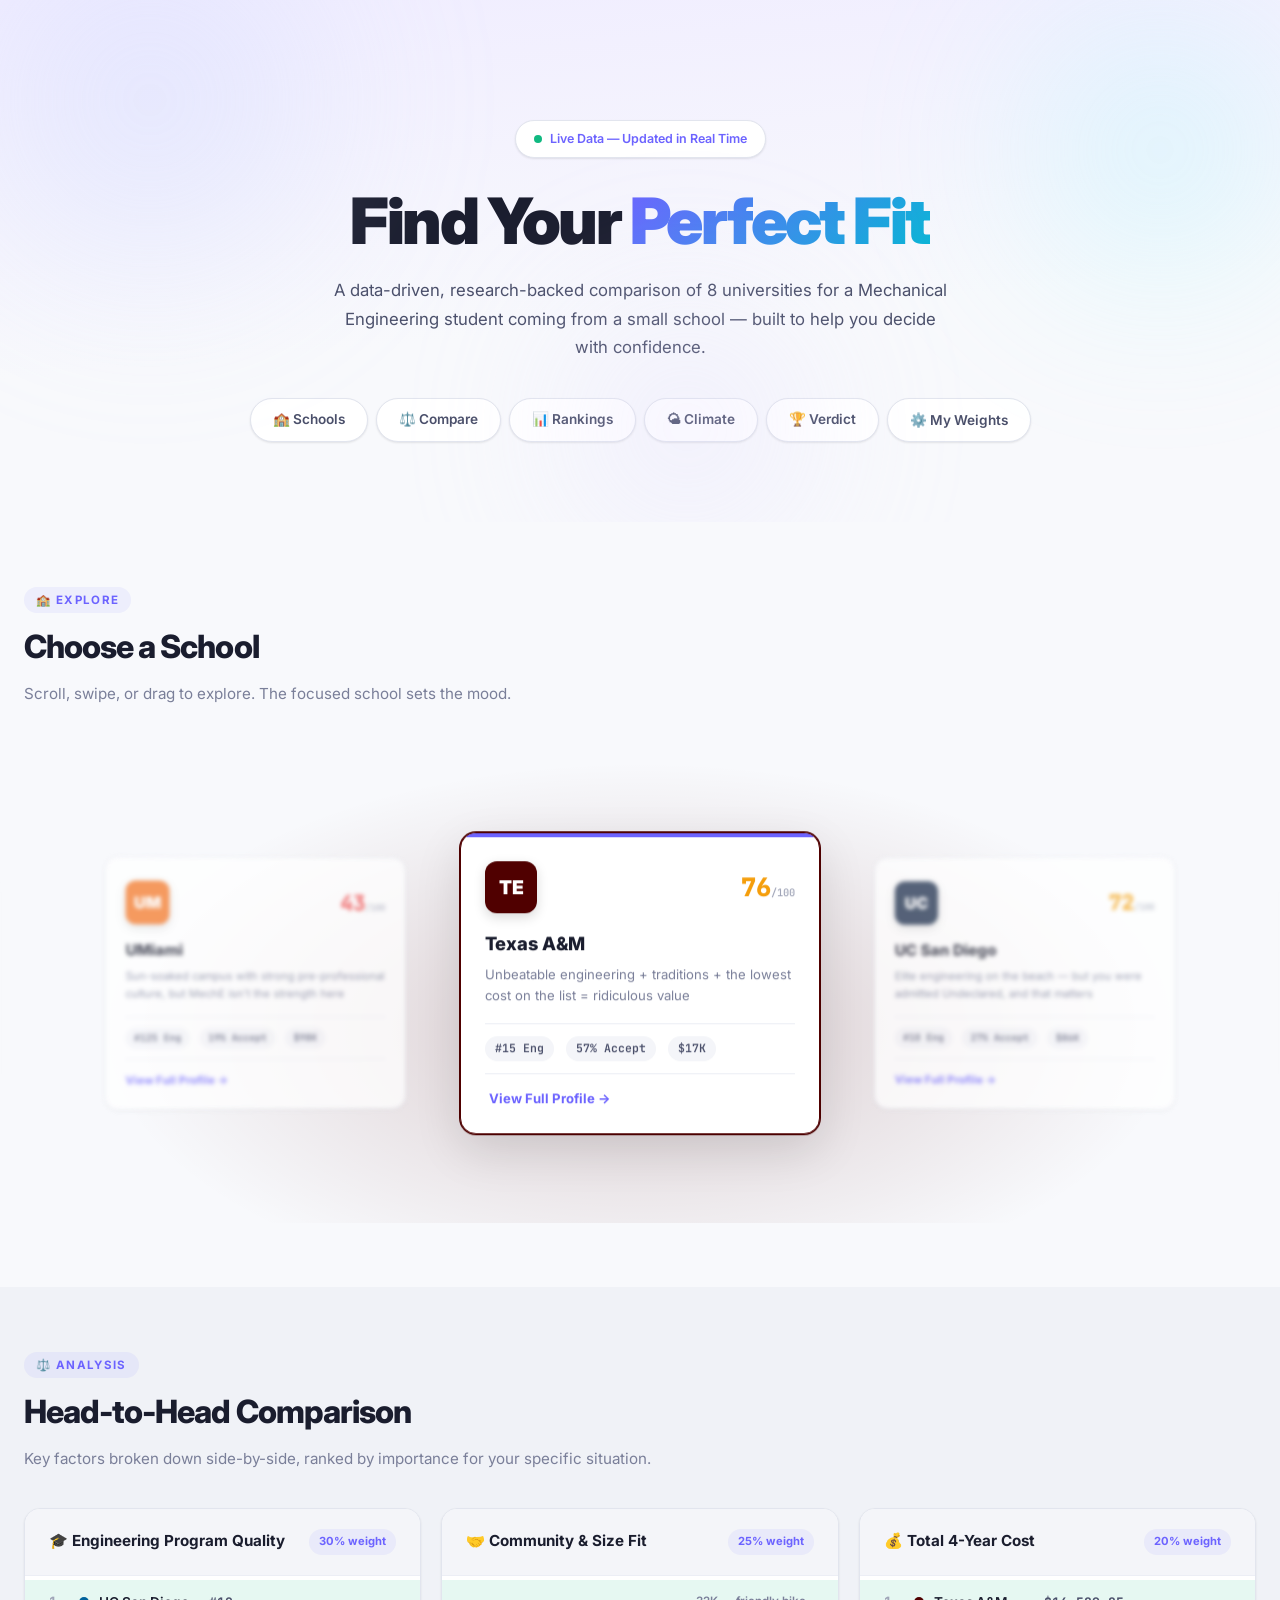
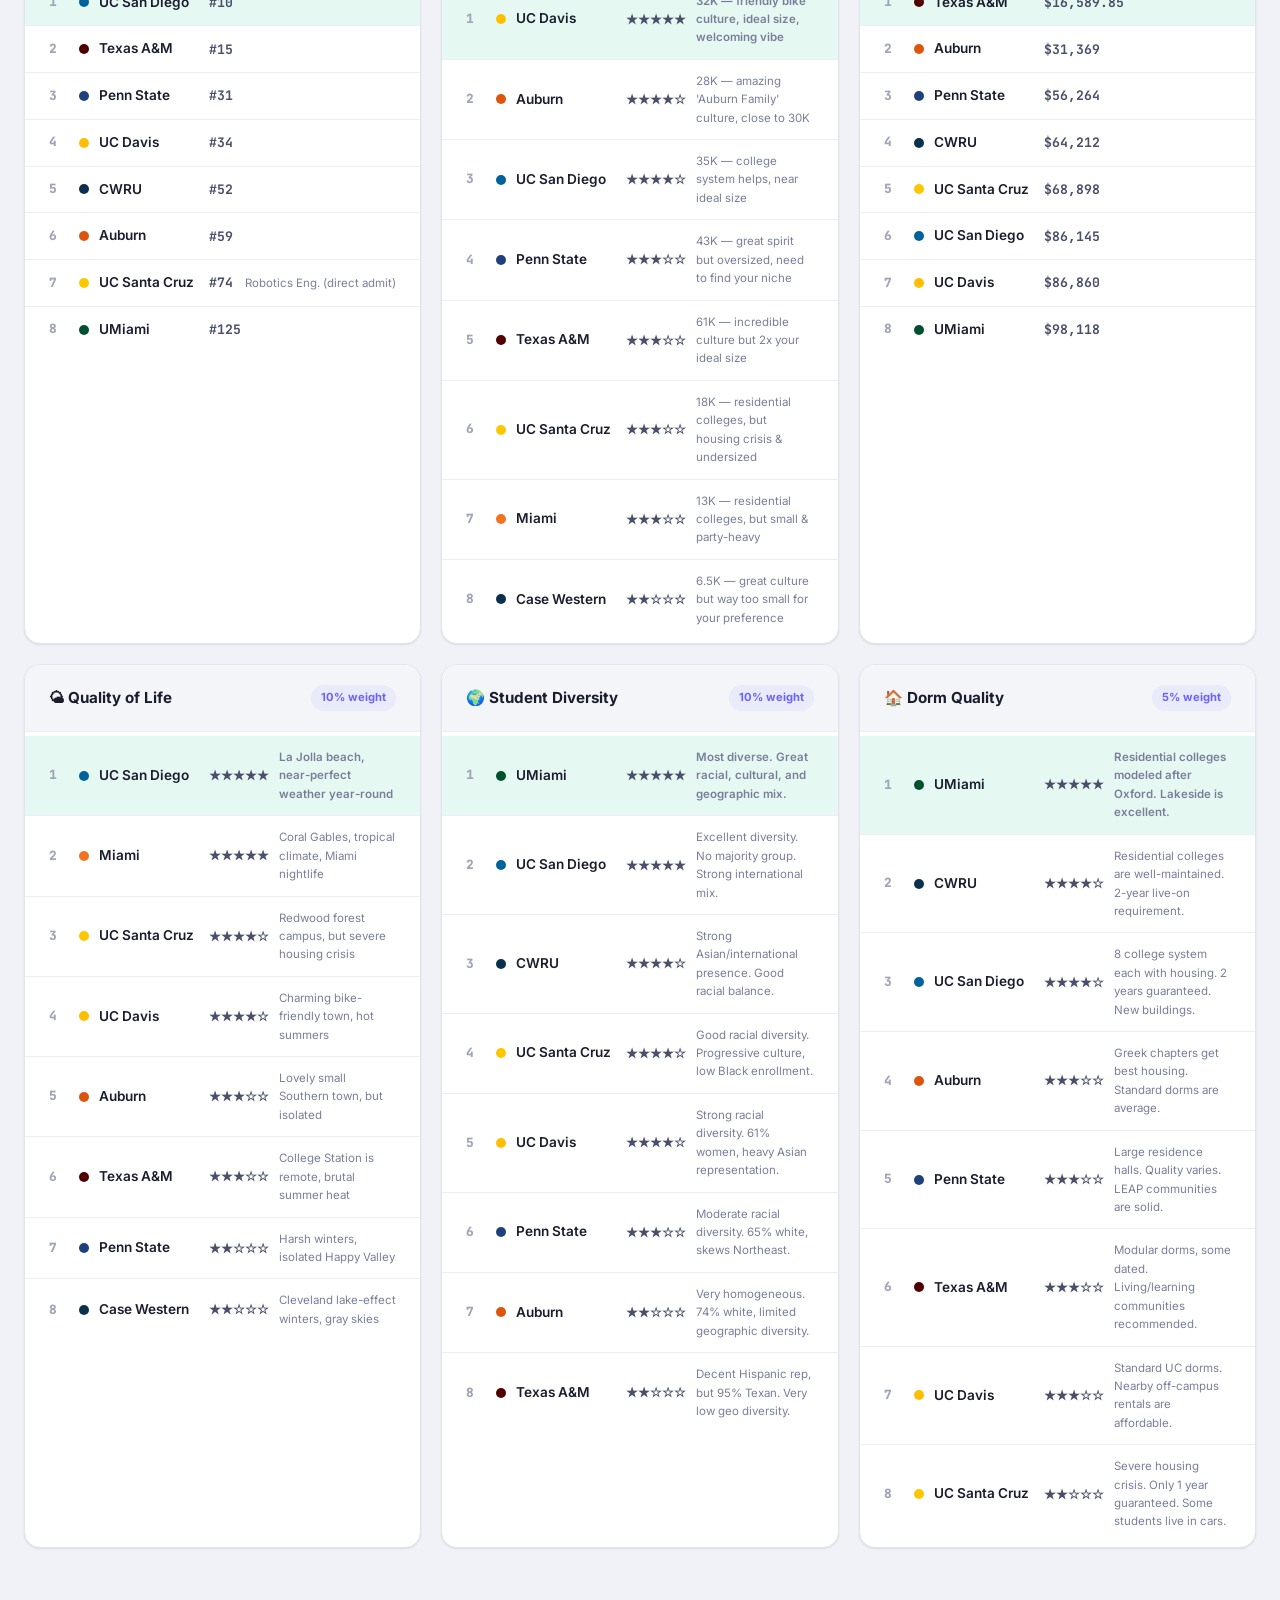
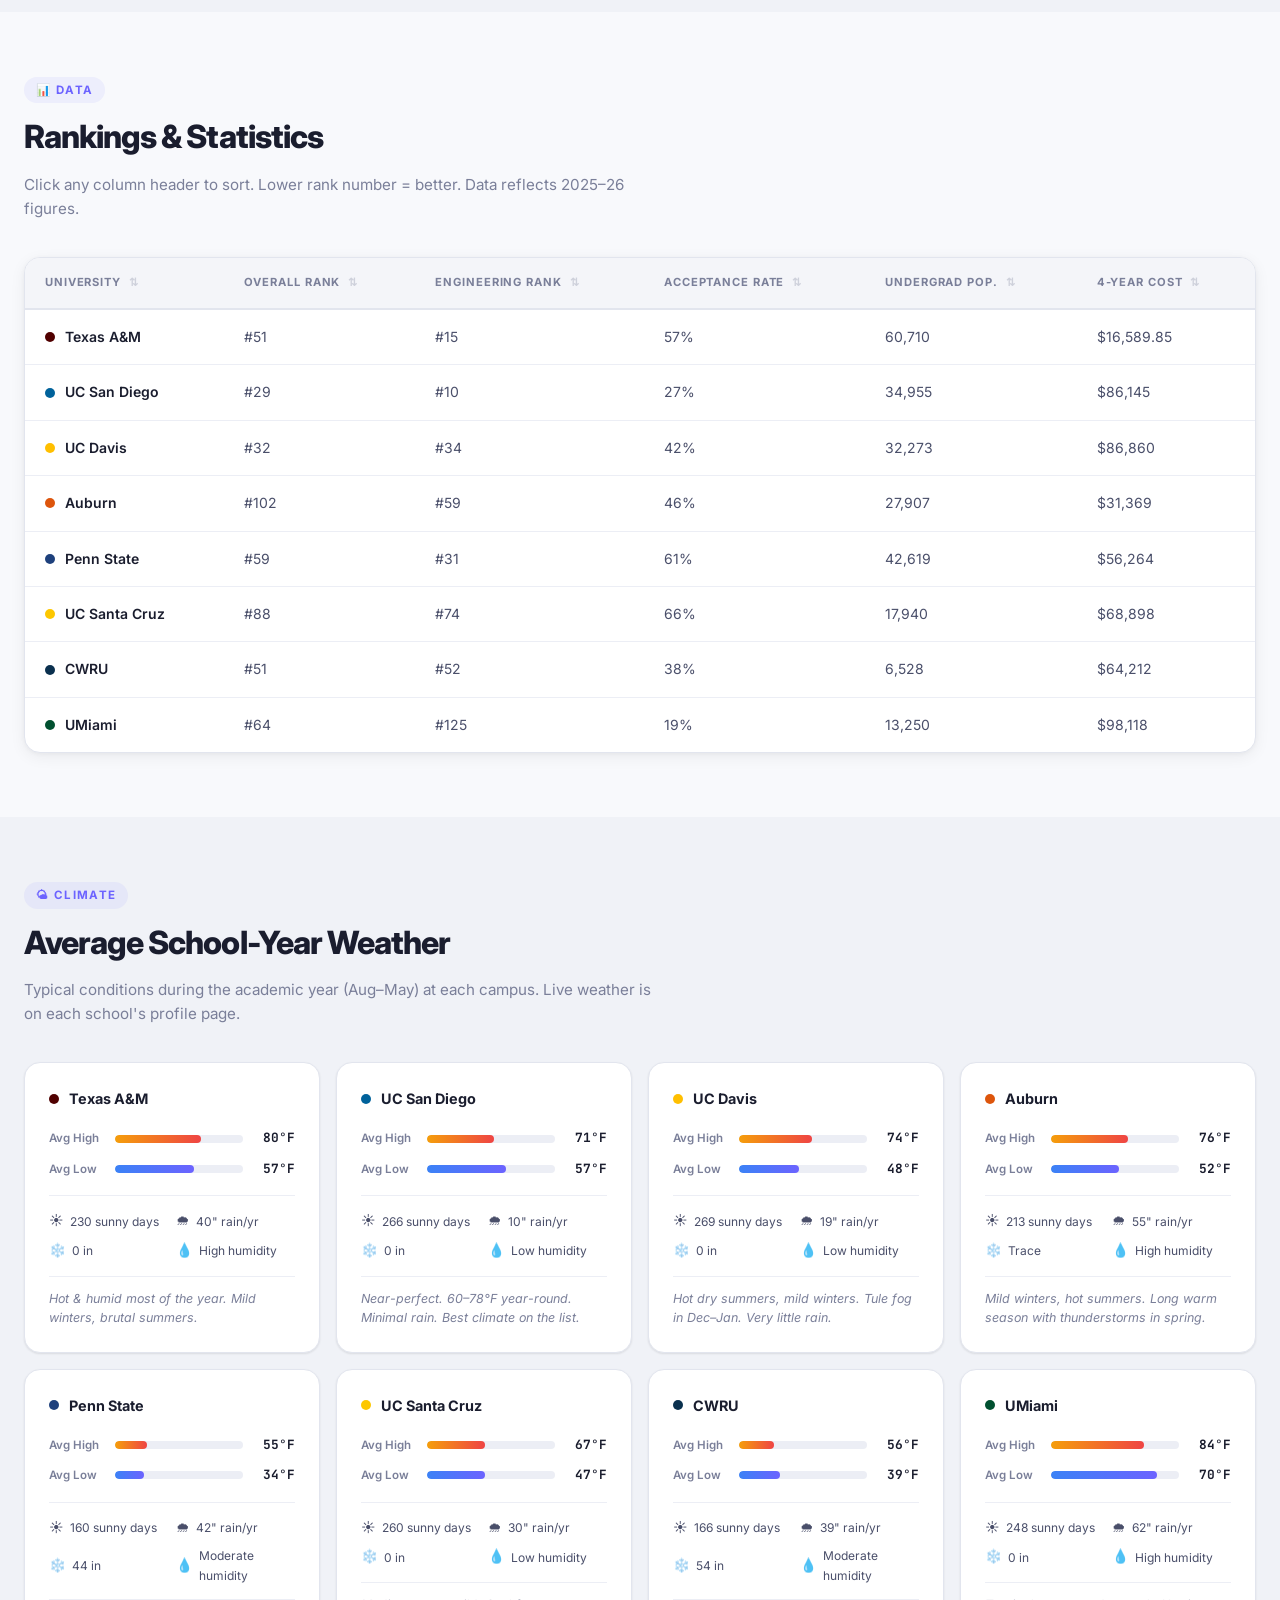
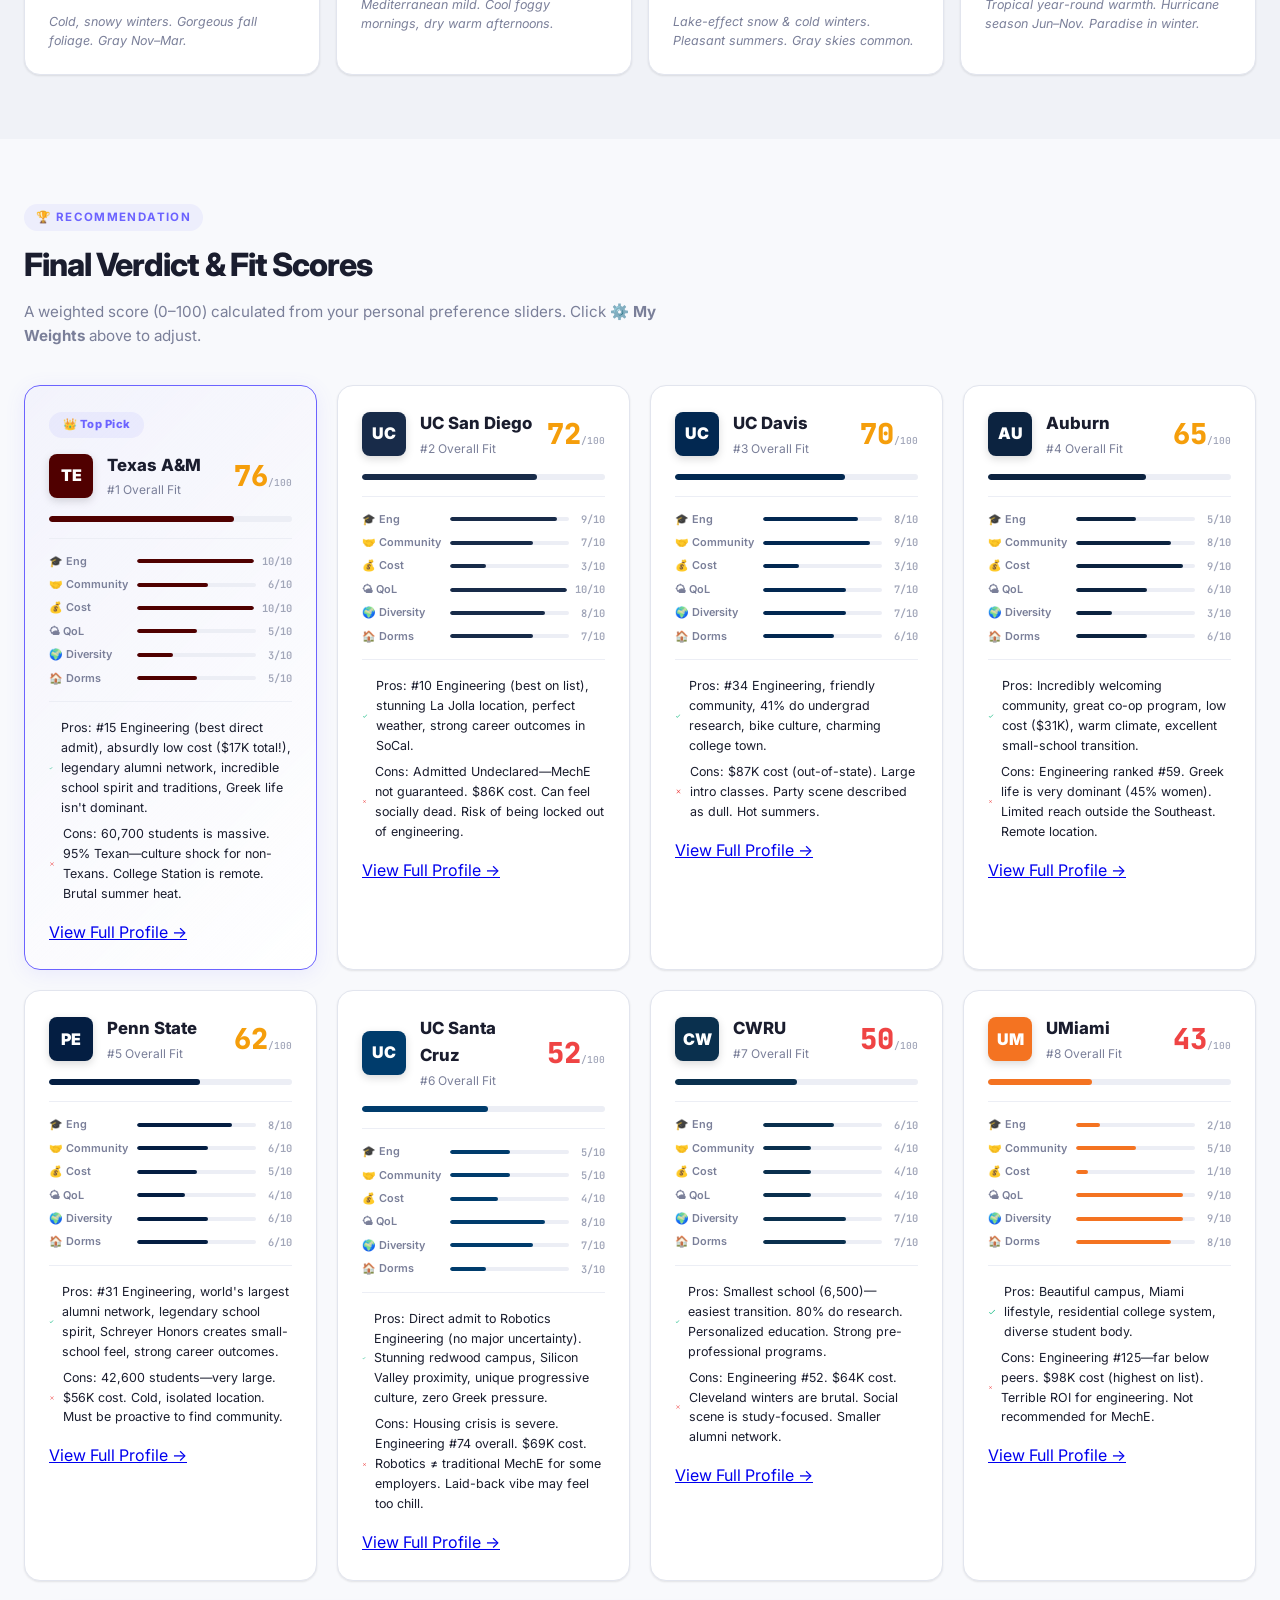
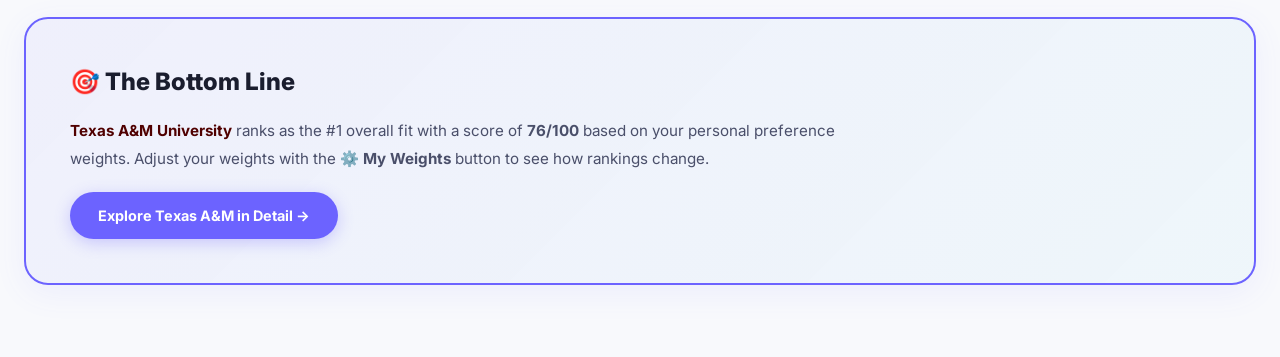
==== index.html @ 08f4039b "fix file structure" ====
<!DOCTYPE html>
<html lang="en">
<head>
  <meta charset="UTF-8">
  <meta name="viewport" content="width=device-width, initial-scale=1.0">
  <title>College Decision Hub — Find Your Perfect Fit</title>
  <link rel="preconnect" href="https://fonts.googleapis.com">
  <link rel="preconnect" href="https://fonts.gstatic.com" crossorigin>
  <link href="https://fonts.googleapis.com/css2?family=Inter:wght@300;400;500;600;700;800;900&family=JetBrains+Mono:wght@400;500&display=swap" rel="stylesheet">
  <link rel="stylesheet" href="styles.css">
</head>
<body>

  <!-- ============================== PREFERENCES POPUP ============================== -->
  <div class="prefs-overlay" id="prefsOverlay">
    <div class="prefs-modal">
      <div class="prefs-header">
        <div class="prefs-icon">⚙️</div>
        <h2>What Matters to You?</h2>
        <p>Drag the sliders to set how much each factor matters in your school decision. Fit scores update in real time.</p>
      </div>
      <div class="prefs-sliders" id="prefsSliders">
        <div class="pref-slider-row" data-key="engineering">
          <div class="pref-slider-label">
            <span class="pref-emoji">🎓</span>
            <span class="pref-name">Engineering Program</span>
          </div>
          <input type="range" min="0" max="100" value="30" class="pref-range" id="pref-engineering">
          <span class="pref-value" id="prefVal-engineering">30</span>
        </div>
        <div class="pref-slider-row" data-key="community">
          <div class="pref-slider-label">
            <span class="pref-emoji">🤝</span>
            <span class="pref-name">Community & Size Fit</span>
          </div>
          <input type="range" min="0" max="100" value="25" class="pref-range" id="pref-community">
          <span class="pref-value" id="prefVal-community">25</span>
        </div>
        <div class="pref-slider-row" data-key="cost">
          <div class="pref-slider-label">
            <span class="pref-emoji">💰</span>
            <span class="pref-name">Cost / ROI</span>
          </div>
          <input type="range" min="0" max="100" value="20" class="pref-range" id="pref-cost">
          <span class="pref-value" id="prefVal-cost">20</span>
        </div>
        <div class="pref-slider-row" data-key="qualityOfLife">
          <div class="pref-slider-label">
            <span class="pref-emoji">🌤</span>
            <span class="pref-name">Quality of Life</span>
          </div>
          <input type="range" min="0" max="100" value="10" class="pref-range" id="pref-qualityOfLife">
          <span class="pref-value" id="prefVal-qualityOfLife">10</span>
        </div>
        <div class="pref-slider-row" data-key="diversity">
          <div class="pref-slider-label">
            <span class="pref-emoji">🌍</span>
            <span class="pref-name">Student Diversity</span>
          </div>
          <input type="range" min="0" max="100" value="10" class="pref-range" id="pref-diversity">
          <span class="pref-value" id="prefVal-diversity">10</span>
        </div>
        <div class="pref-slider-row" data-key="dormQuality">
          <div class="pref-slider-label">
            <span class="pref-emoji">🏠</span>
            <span class="pref-name">Dorm Quality</span>
          </div>
          <input type="range" min="0" max="100" value="5" class="pref-range" id="pref-dormQuality">
          <span class="pref-value" id="prefVal-dormQuality">5</span>
        </div>
      </div>
      <div class="prefs-footer">
        <button class="prefs-reset" id="prefsReset">Reset to Default</button>
        <button class="prefs-save" id="prefsSave">Apply & Explore →</button>
      </div>
    </div>
  </div>

  <!-- ============================== HERO ============================== -->
  <section class="hero">
    <div class="hero-bg">
      <div class="hero-blob blob-1"></div>
      <div class="hero-blob blob-2"></div>
      <div class="hero-blob blob-3"></div>
    </div>
    <div class="container">
      <div class="hero-badge"><span class="pulse-dot"></span> Live Data — Updated in Real Time</div>
      <h1>Find Your <span class="gradient">Perfect Fit</span></h1>
      <p class="hero-desc">A data-driven, research-backed comparison of 8 universities for a Mechanical Engineering student coming from a small school — built to help you decide with confidence.</p>
      <nav class="nav-tabs" id="navTabs">
        <a href="#schools" class="nav-tab">🏫 Schools</a>
        <a href="#compare" class="nav-tab">⚖️ Compare</a>
        <a href="#rankings" class="nav-tab">📊 Rankings</a>
        <a href="#weather" class="nav-tab">🌤 Climate</a>
        <a href="#verdict" class="nav-tab">🏆 Verdict</a>
        <button class="nav-tab nav-tab-prefs" id="openPrefs" title="Adjust your preference weights">⚙️ My Weights</button>
      </nav>
    </div>
  </section>

  <!-- ============================== SCHOOL CARDS CAROUSEL ============================== -->
  <section id="schools" class="section">
    <div class="container">
      <div class="section-header">
        <span class="section-label">🏫 Explore</span>
        <h2 class="section-title">Choose a School</h2>
        <p class="section-subtitle">Scroll, swipe, or drag to explore. The focused school sets the mood.</p>
      </div>
    </div>
    <div class="carousel-stage" id="carouselStage">
      <div class="carousel-glow" id="carouselGlow"></div>
      <div class="carousel-track" id="schoolCardsGrid"></div>
      <button class="carousel-zone carousel-zone-left" id="carouselLeft" aria-label="Previous school">‹</button>
      <button class="carousel-zone carousel-zone-right" id="carouselRight" aria-label="Next school">›</button>
    </div>
  </section>

  <!-- ============================== HEAD-TO-HEAD ============================== -->
  <section id="compare" class="section section-alt">
    <div class="container">
      <div class="section-header">
        <span class="section-label">⚖️ Analysis</span>
        <h2 class="section-title">Head-to-Head Comparison</h2>
        <p class="section-subtitle">Key factors broken down side-by-side, ranked by importance for your specific situation.</p>
      </div>
      <div class="comparison-cards" id="comparisonCards"></div>
    </div>
  </section>

  <!-- ============================== SORTABLE TABLE ============================== -->
  <section id="rankings" class="section">
    <div class="container">
      <div class="section-header">
        <span class="section-label">📊 Data</span>
        <h2 class="section-title">Rankings &amp; Statistics</h2>
        <p class="section-subtitle">Click any column header to sort. Lower rank number = better. Data reflects 2025–26 figures.</p>
      </div>
      <div class="table-wrapper">
        <div class="table-scroll">
          <table id="dataTable">
            <thead>
              <tr>
                <th data-key="name">University <span class="sort-arrow">⇅</span></th>
                <th data-key="overall" data-type="number">Overall Rank <span class="sort-arrow">⇅</span></th>
                <th data-key="engineering" data-type="number">Engineering Rank <span class="sort-arrow">⇅</span></th>
                <th data-key="acceptance" data-type="number">Acceptance Rate <span class="sort-arrow">⇅</span></th>
                <th data-key="population" data-type="number">Undergrad Pop. <span class="sort-arrow">⇅</span></th>
                <th data-key="cost" data-type="number">4-Year Cost <span class="sort-arrow">⇅</span></th>
              </tr>
            </thead>
            <tbody id="tableBody"></tbody>
          </table>
        </div>
      </div>
    </div>
  </section>

  <!-- ============================== AVERAGE CLIMATE ============================== -->
  <section id="weather" class="section section-alt">
    <div class="container">
      <div class="section-header">
        <span class="section-label">🌤 Climate</span>
        <h2 class="section-title">Average School-Year Weather</h2>
        <p class="section-subtitle">Typical conditions during the academic year (Aug–May) at each campus. Live weather is on each school's profile page.</p>
      </div>
      <div class="climate-grid" id="climateGrid"></div>
    </div>
  </section>

  <!-- ============================== FINAL VERDICT ============================== -->
  <section id="verdict" class="section">
    <div class="container">
      <div class="section-header">
        <span class="section-label">🏆 Recommendation</span>
        <h2 class="section-title">Final Verdict &amp; Fit Scores</h2>
        <p class="section-subtitle">A weighted score (0–100) calculated from your personal preference sliders. Click <strong>⚙️ My Weights</strong> above to adjust.</p>
      </div>
      <div class="verdict-grid" id="verdictGrid"></div>
      <div class="bottom-line" id="bottomLine"></div>
    </div>
  </section>

  <!-- ============================== FOOTER ============================== -->
  <footer>
    <div class="container">
      <p>College Decision Hub · Built with data from the Fiske Guide to Colleges, US News, Open-Meteo API, and program research.</p>
      <p>Weather updates live · Rankings data: 2025–26 cycle.</p>
    </div>
  </footer>

  <script src="data.js"></script>
  <script src="app.js"></script>
</body>
</html>
---- styles.css ----
/* ==========================================================================
   COLLEGE DECISION HUB — Light Theme
   Clean, modern, interactive design
   ========================================================================== */

/* ========== RESET & BASE ========== */
*, *::before, *::after { box-sizing: border-box; margin: 0; padding: 0; }

:root {
  /* Light palette */
  --bg: #f8f9fc;
  --bg-white: #ffffff;
  --bg-alt: #f0f2f7;
  --bg-card: #ffffff;
  --bg-card-hover: #f5f6fa;
  --bg-surface: #f4f5f9;

  /* Borders */
  --border: #e2e5ee;
  --border-light: #eceef5;
  --border-focus: #6c63ff;

  /* Text */
  --text: #1a1d2e;
  --text-secondary: #4a4f6a;
  --text-muted: #7a7f99;
  --text-dim: #a0a5b8;

  /* Accent */
  --accent: #6c63ff;
  --accent-light: #8b83ff;
  --accent-bg: rgba(108, 99, 255, 0.08);
  --accent-bg-strong: rgba(108, 99, 255, 0.14);

  /* Semantic */
  --green: #10b981;
  --green-bg: rgba(16, 185, 129, 0.1);
  --amber: #f59e0b;
  --amber-bg: rgba(245, 158, 11, 0.1);
  --red: #ef4444;
  --red-bg: rgba(239, 68, 68, 0.08);
  --blue: #3b82f6;
  --blue-bg: rgba(59, 130, 246, 0.1);

  /* Spacing & shape */
  --radius: 12px;
  --radius-sm: 8px;
  --radius-lg: 16px;
  --radius-xl: 24px;
  --shadow-sm: 0 1px 3px rgba(0,0,0,0.04), 0 1px 2px rgba(0,0,0,0.06);
  --shadow: 0 4px 16px rgba(0,0,0,0.06), 0 1px 4px rgba(0,0,0,0.04);
  --shadow-lg: 0 12px 40px rgba(0,0,0,0.08), 0 4px 12px rgba(0,0,0,0.04);
  --shadow-xl: 0 20px 60px rgba(0,0,0,0.1);
  --transition: 0.3s cubic-bezier(0.4, 0, 0.2, 1);
  --bounce: 0.5s cubic-bezier(0.34, 1.56, 0.64, 1);

  /* Active school theming (set by JS) */
  --active-school-color: #6c63ff;
  --active-school-glow: rgba(108, 99, 255, 0.12);
}

html { scroll-behavior: smooth; }

/* ==========================================================================
   PREFERENCES POPUP
   ========================================================================== */
.prefs-overlay {
  position: fixed;
  inset: 0;
  z-index: 9999;
  background: rgba(0, 0, 0, 0.45);
  backdrop-filter: blur(8px);
  -webkit-backdrop-filter: blur(8px);
  display: flex;
  align-items: center;
  justify-content: center;
  padding: 24px;
  opacity: 1;
  transition: opacity 0.35s ease;
}
.prefs-overlay.hidden {
  opacity: 0;
  pointer-events: none;
}

.prefs-modal {
  background: var(--bg-white);
  border-radius: var(--radius-xl);
  box-shadow: 0 32px 80px rgba(0,0,0,0.18), 0 0 0 1px var(--border);
  width: 100%;
  max-width: 520px;
  max-height: 90vh;
  overflow-y: auto;
  animation: prefsSlideUp 0.4s cubic-bezier(0.34, 1.56, 0.64, 1);
}
.prefs-overlay.hidden .prefs-modal {
  animation: none;
}
@keyframes prefsSlideUp {
  from { opacity: 0; transform: translateY(40px) scale(0.95); }
  to { opacity: 1; transform: translateY(0) scale(1); }
}

.prefs-header {
  text-align: center;
  padding: 36px 32px 24px;
  border-bottom: 1px solid var(--border-light);
}
.prefs-icon {
  font-size: 2.2rem;
  margin-bottom: 12px;
}
.prefs-header h2 {
  font-size: 1.5rem;
  font-weight: 800;
  color: var(--text);
  margin-bottom: 8px;
  letter-spacing: -0.02em;
}
.prefs-header p {
  font-size: 0.85rem;
  color: var(--text-muted);
  line-height: 1.6;
  max-width: 380px;
  margin: 0 auto;
}

.prefs-sliders {
  padding: 24px 32px;
  display: flex;
  flex-direction: column;
  gap: 20px;
}

.pref-slider-row {
  display: flex;
  align-items: center;
  gap: 14px;
}
.pref-slider-label {
  display: flex;
  align-items: center;
  gap: 8px;
  min-width: 160px;
  flex-shrink: 0;
}
.pref-emoji {
  font-size: 1.15rem;
  width: 28px;
  text-align: center;
}
.pref-name {
  font-size: 0.82rem;
  font-weight: 600;
  color: var(--text);
}

/* Custom range slider */
.pref-range {
  flex: 1;
  -webkit-appearance: none;
  appearance: none;
  height: 6px;
  background: var(--border-light);
  border-radius: 3px;
  outline: none;
  cursor: pointer;
  transition: background 0.2s ease;
}
.pref-range::-webkit-slider-thumb {
  -webkit-appearance: none;
  appearance: none;
  width: 22px;
  height: 22px;
  border-radius: 50%;
  background: var(--accent);
  border: 3px solid var(--bg-white);
  box-shadow: 0 2px 8px rgba(108,99,255,0.35);
  cursor: pointer;
  transition: transform 0.15s ease, box-shadow 0.15s ease;
}
.pref-range::-webkit-slider-thumb:hover {
  transform: scale(1.15);
  box-shadow: 0 3px 12px rgba(108,99,255,0.45);
}
.pref-range::-webkit-slider-thumb:active {
  transform: scale(1.25);
}
.pref-range::-moz-range-thumb {
  width: 22px;
  height: 22px;
  border-radius: 50%;
  background: var(--accent);
  border: 3px solid var(--bg-white);
  box-shadow: 0 2px 8px rgba(108,99,255,0.35);
  cursor: pointer;
}

.pref-value {
  font-family: 'JetBrains Mono', monospace;
  font-size: 0.82rem;
  font-weight: 700;
  color: var(--accent);
  min-width: 28px;
  text-align: right;
}

.prefs-footer {
  display: flex;
  align-items: center;
  justify-content: space-between;
  padding: 20px 32px 28px;
  border-top: 1px solid var(--border-light);
  gap: 12px;
}
.prefs-reset {
  padding: 10px 20px;
  font-size: 0.82rem;
  font-weight: 600;
  color: var(--text-muted);
  background: var(--bg-surface);
  border: 1px solid var(--border);
  border-radius: 100px;
  cursor: pointer;
  transition: var(--transition);
  font-family: inherit;
}
.prefs-reset:hover {
  color: var(--text);
  border-color: var(--text-muted);
}
.prefs-save {
  padding: 12px 28px;
  font-size: 0.88rem;
  font-weight: 700;
  color: #fff;
  background: var(--accent);
  border: none;
  border-radius: 100px;
  cursor: pointer;
  transition: var(--transition);
  font-family: inherit;
  box-shadow: 0 4px 16px rgba(108,99,255,0.3);
}
.prefs-save:hover {
  background: var(--accent-light);
  transform: translateY(-1px);
  box-shadow: 0 6px 20px rgba(108,99,255,0.4);
}

/* Settings button in nav */
.nav-tab-prefs {
  background: var(--accent-bg-strong);
  border-color: var(--accent);
  color: var(--accent);
  font-family: inherit;
}
.nav-tab-prefs:hover {
  background: var(--accent);
  color: #fff;
}

@media (max-width: 520px) {
  .prefs-modal { max-width: 100%; border-radius: var(--radius-lg); }
  .prefs-header { padding: 28px 20px 20px; }
  .prefs-sliders { padding: 20px; gap: 16px; }
  .pref-slider-label { min-width: 120px; }
  .pref-name { font-size: 0.75rem; }
  .prefs-footer { padding: 16px 20px 24px; flex-direction: column; }
  .prefs-reset, .prefs-save { width: 100%; text-align: center; }
}

body {
  font-family: 'Inter', -apple-system, BlinkMacSystemFont, 'Segoe UI', sans-serif;
  background: var(--bg);
  color: var(--text);
  line-height: 1.6;
  -webkit-font-smoothing: antialiased;
  overflow-x: hidden;
}

/* ========== SCROLLBAR ========== */
::-webkit-scrollbar { width: 8px; }
::-webkit-scrollbar-track { background: var(--bg); }
::-webkit-scrollbar-thumb { background: var(--border); border-radius: 4px; }
::-webkit-scrollbar-thumb:hover { background: var(--text-dim); }

/* ========== UTILITY ========== */
.container { max-width: 1280px; margin: 0 auto; padding: 0 24px; }

/* ========== REVEAL ANIMATION ========== */
.reveal {
  opacity: 0;
  transform: translateY(30px);
  transition: opacity 0.6s ease, transform 0.6s ease;
}
.reveal.visible {
  opacity: 1;
  transform: translateY(0);
}

/* ==========================================================================
   HERO
   ========================================================================== */
.hero {
  position: relative;
  padding: 120px 0 80px;
  text-align: center;
  overflow: hidden;
  background: linear-gradient(175deg, #f0edff 0%, var(--bg) 60%);
}

/* Animated gradient blobs */
.hero-bg {
  position: absolute;
  inset: 0;
  pointer-events: none;
  overflow: hidden;
}
.hero-blob {
  position: absolute;
  border-radius: 50%;
  filter: blur(80px);
  opacity: 0.4;
  animation: blobFloat 20s ease-in-out infinite;
}
.blob-1 {
  width: 500px; height: 500px;
  background: radial-gradient(circle, #c7d2fe, transparent 70%);
  top: -150px; left: -100px;
  animation-delay: 0s;
}
.blob-2 {
  width: 400px; height: 400px;
  background: radial-gradient(circle, #a5f3fc, transparent 70%);
  top: -50px; right: -80px;
  animation-delay: -7s;
}
.blob-3 {
  width: 350px; height: 350px;
  background: radial-gradient(circle, #ddd6fe, transparent 70%);
  bottom: -80px; left: 40%;
  animation-delay: -14s;
}
@keyframes blobFloat {
  0%, 100% { transform: translate(0, 0) scale(1); }
  25% { transform: translate(30px, -40px) scale(1.05); }
  50% { transform: translate(-20px, 20px) scale(0.95); }
  75% { transform: translate(15px, 30px) scale(1.03); }
}

.hero-badge {
  display: inline-flex;
  align-items: center;
  gap: 8px;
  padding: 8px 18px;
  background: var(--bg-white);
  border: 1px solid var(--border);
  border-radius: 100px;
  font-size: 0.78rem;
  font-weight: 600;
  color: var(--accent);
  margin-bottom: 28px;
  box-shadow: var(--shadow-sm);
}
.pulse-dot {
  width: 8px; height: 8px;
  background: var(--green);
  border-radius: 50%;
  animation: pulse 2s ease-in-out infinite;
}
@keyframes pulse {
  0%, 100% { opacity: 1; transform: scale(1); }
  50% { opacity: 0.5; transform: scale(0.8); }
}

.hero h1 {
  font-size: clamp(2.4rem, 5.5vw, 4rem);
  font-weight: 900;
  letter-spacing: -0.04em;
  line-height: 1.1;
  margin-bottom: 20px;
  color: var(--text);
}
.hero h1 .gradient {
  background: linear-gradient(135deg, #6c63ff, #06b6d4, #8b5cf6);
  background-size: 200% 200%;
  -webkit-background-clip: text;
  -webkit-text-fill-color: transparent;
  background-clip: text;
  animation: gradientShift 6s ease infinite;
}
@keyframes gradientShift {
  0%, 100% { background-position: 0% 50%; }
  50% { background-position: 100% 50%; }
}

.hero-desc {
  font-size: 1.05rem;
  color: var(--text-secondary);
  max-width: 620px;
  margin: 0 auto 36px;
  line-height: 1.7;
}

/* ========== NAV TABS ========== */
.nav-tabs {
  display: flex;
  justify-content: center;
  flex-wrap: wrap;
  gap: 8px;
}
.nav-tab {
  padding: 10px 22px;
  background: var(--bg-white);
  border: 1px solid var(--border);
  border-radius: 100px;
  color: var(--text-secondary);
  font-size: 0.85rem;
  font-weight: 600;
  cursor: pointer;
  transition: var(--transition);
  text-decoration: none;
  box-shadow: var(--shadow-sm);
}
.nav-tab:hover {
  background: var(--accent-bg);
  border-color: var(--accent);
  color: var(--accent);
  transform: translateY(-2px);
  box-shadow: var(--shadow);
}

/* ========== SECTION HEADERS ========== */
.section { padding: 64px 0; }
.section-alt { background: var(--bg-alt); }

.section-header { margin-bottom: 36px; }
.section-label {
  display: inline-block;
  font-size: 0.72rem;
  font-weight: 700;
  text-transform: uppercase;
  letter-spacing: 0.12em;
  color: var(--accent);
  margin-bottom: 8px;
  padding: 4px 12px;
  background: var(--accent-bg);
  border-radius: 100px;
}
.section-title {
  font-size: 2rem;
  font-weight: 800;
  letter-spacing: -0.03em;
  margin-bottom: 10px;
  color: var(--text);
}
.section-subtitle {
  color: var(--text-muted);
  font-size: 0.95rem;
  max-width: 640px;
  line-height: 1.6;
}

/* ==========================================================================
   IMMERSIVE CAROUSEL — Apple Watch style
   ========================================================================== */

.carousel-stage {
  position: relative;
  width: 100%;
  height: 480px;
  overflow: hidden;
  cursor: grab;
  user-select: none;
  -webkit-user-select: none;
}
.carousel-stage.grabbing {
  cursor: grabbing;
}

.carousel-glow {
  position: absolute;
  inset: 0;
  pointer-events: none;
  z-index: 0;
  transition: background 0.8s ease;
}

.carousel-track {
  position: absolute;
  inset: 0;
}

/* Left / Right navigation zones */
.carousel-zone {
  position: absolute;
  top: 0;
  bottom: 0;
  width: 64px;
  background: transparent;
  border: none;
  cursor: pointer;
  z-index: 200;
  display: flex;
  align-items: center;
  justify-content: center;
  font-size: 2rem;
  font-weight: 300;
  color: var(--text-dim);
  opacity: 0;
  transition: opacity 0.3s ease, color 0.3s ease;
}
.carousel-stage:hover .carousel-zone {
  opacity: 1;
}
.carousel-zone:hover {
  color: var(--active-school-color);
}
.carousel-zone-left {
  left: 0;
  background: linear-gradient(90deg, rgba(248,249,252,0.7) 0%, transparent 100%);
  padding-right: 12px;
}
.carousel-zone-right {
  right: 0;
  background: linear-gradient(270deg, rgba(248,249,252,0.7) 0%, transparent 100%);
  padding-left: 12px;
}

.school-card {
  text-decoration: none;
  color: inherit;
  display: flex;
  flex-direction: column;
  background: var(--bg-card);
  border: 1px solid var(--border);
  border-radius: var(--radius-lg);
  padding: 28px 24px 24px;
  position: absolute;
  overflow: hidden;
  box-shadow: var(--shadow-sm);
  will-change: transform, opacity, filter;
  transform-origin: center center;
}
.school-card.carousel-active {
  box-shadow: 0 16px 48px rgba(0,0,0,0.12), 0 0 0 1px var(--active-school-color);
  border-color: var(--active-school-color);
}
.school-card.carousel-active::before {
  transform: scaleX(1);
}
.school-card::before {
  content: '';
  position: absolute;
  top: 0; left: 0; right: 0;
  height: 4px;
  background: var(--card-accent, var(--accent));
  transform: scaleX(0);
  transform-origin: left;
  transition: transform 0.4s ease;
}
.school-card:hover::before {
  transform: scaleX(1);
}

.school-card-top {
  display: flex;
  align-items: center;
  justify-content: space-between;
  margin-bottom: 16px;
}
.school-card-icon {
  width: 52px; height: 52px;
  border-radius: var(--radius);
  display: flex;
  align-items: center;
  justify-content: center;
  font-size: 1.2rem;
  font-weight: 900;
  color: #fff;
  box-shadow: 0 4px 12px rgba(0,0,0,0.15);
}
.school-card-score {
  font-family: 'JetBrains Mono', monospace;
  font-size: 1.6rem;
  font-weight: 900;
}
.school-card-score small {
  font-size: 0.65rem;
  color: var(--text-dim);
  font-weight: 500;
}

.school-card-name {
  font-size: 1.15rem;
  font-weight: 800;
  margin-bottom: 6px;
  color: var(--text);
}
.school-card-tagline {
  font-size: 0.82rem;
  color: var(--text-muted);
  line-height: 1.55;
  margin-bottom: 18px;
  flex: 1;
}
.school-card-stats {
  display: flex;
  gap: 12px;
  font-size: 0.75rem;
  font-weight: 600;
  color: var(--text-secondary);
  padding: 12px 0;
  border-top: 1px solid var(--border-light);
  border-bottom: 1px solid var(--border-light);
  margin-bottom: 14px;
}
.school-card-stats span {
  padding: 3px 10px;
  background: var(--bg-surface);
  border-radius: 100px;
  font-family: 'JetBrains Mono', monospace;
  font-size: 0.72rem;
}
.school-card-arrow {
  font-size: 0.82rem;
  font-weight: 700;
  color: var(--accent);
  transition: var(--transition);
}
.school-card:hover .school-card-arrow,
.school-card.carousel-active .school-card-arrow {
  transform: translateX(4px);
}

/* ==========================================================================
   AVERAGE CLIMATE GRID
   ========================================================================== */
.climate-grid {
  display: grid;
  grid-template-columns: repeat(auto-fill, minmax(280px, 1fr));
  gap: 16px;
}
.climate-card {
  background: var(--bg-card);
  border: 1px solid var(--border);
  border-radius: var(--radius-lg);
  padding: 24px;
  transition: var(--transition);
  box-shadow: var(--shadow-sm);
}
.climate-card:hover {
  transform: translateY(-3px);
  box-shadow: var(--shadow);
  border-color: var(--border-focus);
}
.climate-card-header {
  display: flex;
  align-items: center;
  gap: 10px;
  margin-bottom: 18px;
}
.climate-dot {
  width: 10px;
  height: 10px;
  border-radius: 50%;
  flex-shrink: 0;
}
.climate-school {
  font-size: 0.9rem;
  font-weight: 700;
  color: var(--text);
}
.climate-temps {
  display: flex;
  flex-direction: column;
  gap: 10px;
  margin-bottom: 16px;
}
.climate-temp-row {
  display: flex;
  align-items: center;
  gap: 10px;
}
.climate-label {
  font-size: 0.72rem;
  font-weight: 600;
  color: var(--text-muted);
  width: 56px;
  flex-shrink: 0;
}
.climate-bar-track {
  flex: 1;
  height: 8px;
  background: var(--border-light);
  border-radius: 4px;
  overflow: hidden;
}
.climate-bar-fill {
  height: 100%;
  border-radius: 4px;
  transition: width 0.6s ease;
}
.climate-bar-warm {
  background: linear-gradient(90deg, #f59e0b, #ef4444);
}
.climate-bar-cool {
  background: linear-gradient(90deg, #3b82f6, #6c63ff);
}
.climate-value {
  font-family: 'JetBrains Mono', monospace;
  font-size: 0.8rem;
  font-weight: 700;
  color: var(--text);
  width: 42px;
  text-align: right;
  flex-shrink: 0;
}
.climate-details {
  display: grid;
  grid-template-columns: 1fr 1fr;
  gap: 8px;
  margin-bottom: 14px;
  padding-top: 14px;
  border-top: 1px solid var(--border-light);
}
.climate-detail {
  display: flex;
  align-items: center;
  gap: 6px;
  font-size: 0.75rem;
  color: var(--text-secondary);
}
.climate-detail-icon {
  font-size: 0.85rem;
}
.climate-summary {
  font-size: 0.78rem;
  color: var(--text-muted);
  line-height: 1.55;
  padding-top: 12px;
  border-top: 1px solid var(--border-light);
  font-style: italic;
}

/* ==========================================================================
   DATA TABLE
   ========================================================================== */
.table-wrapper {
  background: var(--bg-card);
  border: 1px solid var(--border);
  border-radius: var(--radius-lg);
  overflow: hidden;
  box-shadow: var(--shadow);
}
.table-scroll { overflow-x: auto; }
table { width: 100%; border-collapse: collapse; font-size: 0.875rem; }

thead th {
  background: var(--bg-surface);
  padding: 16px 20px;
  text-align: left;
  font-weight: 700;
  font-size: 0.7rem;
  text-transform: uppercase;
  letter-spacing: 0.08em;
  color: var(--text-muted);
  border-bottom: 2px solid var(--border);
  cursor: pointer;
  user-select: none;
  white-space: nowrap;
  transition: var(--transition);
  position: relative;
}
thead th:hover {
  color: var(--accent);
  background: var(--accent-bg);
}
thead th .sort-arrow {
  margin-left: 4px;
  font-size: 0.7rem;
  opacity: 0.3;
}
thead th.sorted-asc .sort-arrow,
thead th.sorted-desc .sort-arrow {
  opacity: 1;
  color: var(--accent);
}

tbody tr {
  border-bottom: 1px solid var(--border-light);
  transition: var(--transition);
}
tbody tr:last-child { border-bottom: none; }
tbody tr:hover { background: var(--accent-bg); }
tbody td { padding: 16px 20px; white-space: nowrap; color: var(--text-secondary); }

.row-highlight { background: var(--green-bg); }
.row-highlight:hover { background: rgba(16, 185, 129, 0.15); }

.table-school-link {
  display: flex;
  align-items: center;
  gap: 10px;
  text-decoration: none;
  color: var(--text);
  font-weight: 600;
  transition: var(--transition);
}
.table-school-link:hover { color: var(--accent); }
.table-dot {
  width: 10px; height: 10px;
  border-radius: 50%;
  flex-shrink: 0;
}

/* ==========================================================================
   COMPARISON CARDS
   ========================================================================== */
.comparison-cards {
  display: grid;
  grid-template-columns: repeat(auto-fill, minmax(300px, 1fr));
  gap: 20px;
}
.comparison-card {
  background: var(--bg-card);
  border: 1px solid var(--border);
  border-radius: var(--radius-lg);
  overflow: hidden;
  box-shadow: var(--shadow-sm);
  transition: var(--transition);
}
.comparison-card:hover {
  box-shadow: var(--shadow);
  transform: translateY(-2px);
}
.comparison-header {
  display: flex;
  align-items: center;
  justify-content: space-between;
  padding: 20px 24px;
  background: var(--bg-surface);
  border-bottom: 1px solid var(--border-light);
}
.comparison-header h3 {
  font-size: 0.95rem;
  font-weight: 700;
  color: var(--text);
}
.comparison-weight {
  font-size: 0.7rem;
  font-weight: 700;
  color: var(--accent);
  background: var(--accent-bg);
  padding: 4px 10px;
  border-radius: 100px;
}
.comparison-rows { padding: 4px 0; }
.comparison-row {
  display: flex;
  align-items: center;
  gap: 10px;
  padding: 12px 24px;
  font-size: 0.85rem;
  transition: var(--transition);
  border-bottom: 1px solid var(--border-light);
}
.comparison-row:last-child { border-bottom: none; }
.comparison-row:hover { background: var(--bg-surface); }
.comparison-row-top {
  background: var(--green-bg);
  font-weight: 600;
}
.comparison-row-top:hover { background: rgba(16, 185, 129, 0.15); }
.comparison-rank {
  font-family: 'JetBrains Mono', monospace;
  font-weight: 800;
  font-size: 0.8rem;
  color: var(--text-dim);
  min-width: 20px;
}
.comparison-name {
  font-weight: 600;
  color: var(--text);
  min-width: 100px;
}
.comparison-value {
  font-family: 'JetBrains Mono', monospace;
  font-weight: 700;
  font-size: 0.82rem;
  color: var(--text-secondary);
}
.comparison-note {
  font-size: 0.72rem;
  color: var(--text-muted);
  margin-left: auto;
}

/* ==========================================================================
   VERDICT GRID
   ========================================================================== */
.verdict-grid {
  display: grid;
  grid-template-columns: repeat(auto-fill, minmax(280px, 1fr));
  gap: 20px;
}
.verdict-card {
  background: var(--bg-card);
  border: 1px solid var(--border);
  border-radius: var(--radius-lg);
  padding: 24px;
  position: relative;
  overflow: hidden;
  transition: var(--transition);
  box-shadow: var(--shadow-sm);
}
.verdict-card:hover {
  transform: translateY(-4px);
  box-shadow: var(--shadow-lg);
}
.verdict-top {
  border-color: var(--accent);
  background: linear-gradient(135deg, rgba(108,99,255,0.04), var(--bg-card));
  box-shadow: 0 4px 20px rgba(108,99,255,0.1);
}
.verdict-crown {
  display: inline-block;
  font-size: 0.7rem;
  font-weight: 800;
  color: var(--accent);
  background: var(--accent-bg);
  padding: 4px 14px;
  border-radius: 100px;
  margin-bottom: 14px;
  letter-spacing: 0.04em;
}
.verdict-card-header {
  display: flex;
  align-items: center;
  gap: 14px;
  margin-bottom: 16px;
}
.verdict-icon {
  width: 44px; height: 44px;
  border-radius: var(--radius-sm);
  display: flex;
  align-items: center;
  justify-content: center;
  font-size: 1rem;
  font-weight: 900;
  color: #fff;
  flex-shrink: 0;
  box-shadow: 0 3px 8px rgba(0,0,0,0.15);
}
.verdict-card-header h3 {
  font-size: 1.05rem;
  font-weight: 800;
  color: var(--text);
}
.verdict-rank {
  font-size: 0.75rem;
  color: var(--text-muted);
  margin-top: 2px;
}
.verdict-score {
  margin-left: auto;
  font-family: 'JetBrains Mono', monospace;
  font-size: 1.8rem;
  font-weight: 900;
}
.verdict-score small {
  font-size: 0.6rem;
  color: var(--text-dim);
  font-weight: 500;
}

.verdict-bar-track {
  width: 100%;
  height: 6px;
  background: var(--border-light);
  border-radius: 3px;
  margin-bottom: 16px;
  overflow: hidden;
}
.verdict-bar-fill {
  height: 100%;
  border-radius: 3px;
  transition: width 1.2s cubic-bezier(0.4, 0, 0.2, 1);
}

.verdict-details { margin-bottom: 16px; }

/* Verdict breakdown bars */
.verdict-breakdown {
  display: flex;
  flex-direction: column;
  gap: 6px;
  margin-bottom: 16px;
  padding: 14px 0;
  border-top: 1px solid var(--border-light);
  border-bottom: 1px solid var(--border-light);
}
.verdict-breakdown-item {
  display: flex;
  align-items: center;
  gap: 8px;
}
.verdict-breakdown-label {
  font-size: 0.68rem;
  font-weight: 600;
  color: var(--text-muted);
  min-width: 80px;
  flex-shrink: 0;
}
.verdict-mini-bar {
  flex: 1;
  height: 4px;
  background: var(--border-light);
  border-radius: 2px;
  overflow: hidden;
}
.verdict-mini-fill {
  height: 100%;
  border-radius: 2px;
  transition: width 0.6s ease;
}
.verdict-breakdown-val {
  font-family: 'JetBrains Mono', monospace;
  font-size: 0.65rem;
  font-weight: 600;
  color: var(--text-dim);
  min-width: 28px;
  text-align: right;
}

.verdict-pro, .verdict-con {
  font-size: 0.78rem;
  color: var(--text); /* keep main text black for readability */
  line-height: 1.6;
  margin-bottom: 6px;
  display: flex;
  align-items: center;
  gap: 8px;
}
.verdict-pro::before {
  content: "";
  width: 18px;
  height: 18px;
  display: inline-block;
  background-color: transparent;
  mask: url('data:image/svg+xml;utf8,<svg xmlns="http://www.w3.org/2000/svg" viewBox="0 0 24 24"><path fill="%23000" d="M9 16.17L4.83 12l-1.42 1.41L9 19 21 7l-1.41-1.41z"/></svg>') no-repeat center / contain;
  background-color: var(--green);
  border-radius: 4px;
}
.verdict-con::before {
  content: "";
  width: 18px;
  height: 18px;
  display: inline-block;
  background-color: transparent;
  mask: url('data:image/svg+xml;utf8,<svg xmlns="http://www.w3.org/2000/svg" viewBox="0 0 24 24"><path fill="%23000" d="M19 6.41L17.59 5 12 10.59 6.41 5 5 6.41 10.59 12 5 17.59 6.41 19 12 13.41 17.59 19 19 17.59 13.41 12z"/></svg>') no-repeat center / contain;
  background-color: var(--red);
  border-radius: 4px;
}

/* ========== BOTTOM LINE ========== */
.bottom-line {
  background: linear-gradient(135deg, rgba(108,99,255,0.06), rgba(6,182,212,0.04));
  border: 2px solid var(--accent);
  border-radius: var(--radius-xl);
  padding: 44px;
  margin-top: 36px;
  box-shadow: 0 8px 32px rgba(108,99,255,0.08);
}
.bottom-line-inner h3 {
  font-size: 1.5rem;
  font-weight: 800;
  margin-bottom: 16px;
  color: var(--text);
}
.bottom-line-inner p {
  font-size: 0.95rem;
  color: var(--text-secondary);
  line-height: 1.8;
  max-width: 800px;
}
.verdict-cta {
  display: inline-block;
  margin-top: 20px;
  padding: 12px 28px;
  background: var(--accent);
  color: #fff;
  border-radius: 100px;
  text-decoration: none;
  font-size: 0.9rem;
  font-weight: 700;
  transition: var(--transition);
  box-shadow: 0 4px 16px rgba(108,99,255,0.3);
}
.verdict-cta:hover {
  background: var(--accent-light);
  transform: translateY(-2px);
  box-shadow: 0 8px 24px rgba(108,99,255,0.35);
}

/* ========== FOOTER ========== */
footer {
  text-align: center;
  padding: 48px 0;
  border-top: 1px solid var(--border);
  margin-top: 32px;
  color: var(--text-dim);
  font-size: 0.78rem;
  line-height: 1.8;
}

/* ==========================================================================
   SCHOOL PAGE — school.html
   ========================================================================== */

/* ---- Top Bar ---- */
.school-topbar {
  position: sticky;
  top: 0;
  z-index: 100;
  background: rgba(248,249,252,0.85);
  backdrop-filter: blur(20px);
  -webkit-backdrop-filter: blur(20px);
  border-bottom: 1px solid var(--border);
  padding: 14px 0;
  box-shadow: 0 1px 8px rgba(0,0,0,0.04);
}
.topbar-inner {
  display: flex;
  align-items: center;
  justify-content: space-between;
}
.back-link {
  color: var(--accent);
  text-decoration: none;
  font-size: 0.85rem;
  font-weight: 600;
  transition: var(--transition);
  padding: 6px 14px;
  border-radius: var(--radius-sm);
}
.back-link:hover {
  background: var(--accent-bg);
}
.topbar-title {
  font-size: 0.85rem;
  font-weight: 700;
  color: var(--text-muted);
}

/* ---- School Hero ---- */
.school-hero {
  text-align: center;
  padding: 80px 0 36px;
  position: relative;
  overflow: hidden;
  background: linear-gradient(175deg, #f0edff 0%, var(--bg) 60%);
}
.school-hero::before {
  content: '';
  position: absolute;
  top: -200px; left: 50%; transform: translateX(-50%);
  width: 800px; height: 800px;
  background: radial-gradient(circle, rgba(108,99,255,0.08) 0%, transparent 70%);
  pointer-events: none;
}
.school-hero-icon {
  width: 76px; height: 76px;
  border-radius: var(--radius-lg);
  display: inline-flex;
  align-items: center;
  justify-content: center;
  font-size: 1.7rem;
  font-weight: 900;
  color: #fff;
  margin-bottom: 20px;
  box-shadow: 0 6px 20px rgba(0,0,0,0.15);
}
.school-hero h1 {
  font-size: clamp(1.8rem, 4vw, 2.8rem);
  font-weight: 900;
  letter-spacing: -0.03em;
  margin-bottom: 8px;
  color: var(--text);
}
.school-hero-tagline {
  font-size: 1rem;
  color: var(--text-secondary);
  max-width: 620px;
  margin: 0 auto 28px;
  line-height: 1.6;
}
.school-hero-stats {
  display: flex;
  flex-wrap: wrap;
  justify-content: center;
  gap: 12px;
  margin-bottom: 28px;
}
.hero-stat {
  background: var(--bg-card);
  border: 1px solid var(--border);
  border-radius: var(--radius);
  padding: 14px 22px;
  text-align: center;
  min-width: 100px;
  box-shadow: var(--shadow-sm);
  transition: var(--transition);
}
.hero-stat:hover {
  transform: translateY(-2px);
  box-shadow: var(--shadow);
}
.hero-stat-value {
  font-family: 'JetBrains Mono', monospace;
  font-size: 1.15rem;
  font-weight: 800;
  color: var(--text);
}
.hero-stat-value small {
  font-size: 0.65rem;
  color: var(--text-dim);
  font-weight: 500;
}
.hero-stat-label {
  font-size: 0.6rem;
  color: var(--text-dim);
  text-transform: uppercase;
  letter-spacing: 0.06em;
  margin-top: 4px;
}

/* ---- School Page Tabs ---- */
.school-hero-tabs {
  display: flex;
  justify-content: center;
  gap: 8px;
}
.tab-btn {
  padding: 10px 24px;
  background: var(--bg-card);
  border: 1px solid var(--border);
  border-radius: 100px;
  color: var(--text-muted);
  font-size: 0.85rem;
  font-weight: 600;
  cursor: pointer;
  transition: var(--transition);
  font-family: inherit;
  box-shadow: var(--shadow-sm);
}
.tab-btn:hover {
  border-color: var(--accent);
  color: var(--accent);
}
.tab-btn.active {
  background: var(--accent);
  border-color: var(--accent);
  color: #fff;
  box-shadow: 0 4px 12px rgba(108,99,255,0.25);
}

/* ---- Tab Content ---- */
.tab-content { display: none; }
.tab-content.active { display: block; }

/* ---- Weather Bar (school page) ---- */
.school-weather-bar {
  border-bottom: 1px solid var(--border);
  padding: 14px 0;
  background: var(--bg-white);
}
.school-weather-content {
  display: flex;
  align-items: center;
  justify-content: center;
  gap: 14px;
  flex-wrap: wrap;
  font-size: 0.88rem;
}
.school-weather-icon { font-size: 1.3rem; }
.school-weather-temp {
  font-weight: 800;
  font-family: 'JetBrains Mono', monospace;
  color: var(--text);
}
.school-weather-desc { color: var(--text-secondary); }
.school-weather-sep { color: var(--border); }
.school-weather-detail { color: var(--text-muted); font-size: 0.82rem; }

/* ---- Profile Section Cards ---- */
.profile-sections {
  display: flex;
  flex-direction: column;
  gap: 20px;
}
.profile-section-card {
  background: var(--bg-card);
  border: 1px solid var(--border);
  border-radius: var(--radius-lg);
  overflow: hidden;
  box-shadow: var(--shadow-sm);
  transition: var(--transition);
}
.profile-section-card:hover {
  box-shadow: var(--shadow);
}
.profile-section-header {
  display: flex;
  align-items: center;
  gap: 12px;
  padding: 20px 28px;
  border-bottom: 1px solid var(--border-light);
  background: var(--bg-surface);
}
.profile-section-icon { font-size: 1.2rem; }
.profile-section-header h3 {
  font-size: 1rem;
  font-weight: 700;
  flex: 1;
  color: var(--text);
}
.profile-section-tag {
  font-size: 0.6rem;
  font-weight: 700;
  text-transform: uppercase;
  letter-spacing: 0.06em;
  padding: 4px 12px;
  border-radius: 100px;
}
.profile-section-body {
  padding: 28px;
  font-size: 0.9rem;
  color: var(--text-secondary);
  line-height: 1.85;
}
.profile-section-body strong { color: var(--text); }
.profile-section-body em { color: var(--amber); font-style: italic; }

/* ---- Fiske Guide ---- */
.fiske-container {
  background: var(--bg-card);
  border: 1px solid var(--border);
  border-radius: var(--radius-lg);
  overflow: hidden;
  box-shadow: var(--shadow);
}
.fiske-header {
  padding: 32px 32px 24px;
  border-bottom: 1px solid var(--border-light);
  background: var(--bg-surface);
}
.fiske-badge {
  display: inline-block;
  font-size: 0.7rem;
  font-weight: 700;
  text-transform: uppercase;
  letter-spacing: 0.1em;
  color: var(--accent);
  margin-bottom: 10px;
}
.fiske-header h2 {
  font-size: 1.5rem;
  font-weight: 800;
  margin-bottom: 6px;
  color: var(--text);
}
.fiske-subtitle {
  font-size: 0.85rem;
  color: var(--text-dim);
}
.fiske-body {
  padding: 32px;
  font-size: 0.92rem;
  color: var(--text-secondary);
  line-height: 2;
}
.fiske-body p { margin-bottom: 20px; }
.fiske-body p:last-child { margin-bottom: 0; }
.fiske-lead {
  font-size: 1.05rem;
  font-weight: 500;
  color: var(--text);
  line-height: 1.9;
  margin-bottom: 24px;
  padding-bottom: 24px;
  border-bottom: 1px solid var(--border-light);
  font-style: italic;
}
.fiske-error {
  text-align: center;
  padding: 40px;
  color: var(--text-muted);
}

/* ---- School Verdict Card (school page) ---- */
.school-verdict-card {
  background: var(--bg-card);
  border: 1px solid var(--border);
  border-radius: var(--radius-lg);
  padding: 36px;
  box-shadow: var(--shadow);
}
.school-verdict-inner {
  display: flex;
  flex-direction: column;
  align-items: center;
  gap: 16px;
  text-align: center;
}
.school-verdict-score {
  font-family: 'JetBrains Mono', monospace;
  font-size: 3.5rem;
  font-weight: 900;
}
.school-verdict-score small {
  font-size: 1rem;
  color: var(--text-dim);
  font-weight: 500;
}
.school-verdict-bar-track {
  width: 100%;
  max-width: 400px;
  height: 8px;
  background: var(--border-light);
  border-radius: 4px;
  overflow: hidden;
}
.school-verdict-text { max-width: 600px; }
.school-verdict-text p {
  font-size: 0.9rem;
  line-height: 1.7;
  margin-bottom: 8px;
  color: var(--text-secondary);
}
.school-verdict-text strong { font-weight: 700; }

/* ---- Other Schools Nav ---- */
.school-nav-section { padding-bottom: 80px; }
.school-nav-grid {
  display: grid;
  grid-template-columns: repeat(auto-fill, minmax(300px, 1fr));
  gap: 12px;
}
.school-nav-card {
  display: flex;
  align-items: center;
  gap: 14px;
  padding: 18px 22px;
  background: var(--bg-card);
  border: 1px solid var(--border);
  border-radius: var(--radius);
  text-decoration: none;
  color: inherit;
  transition: var(--transition);
  box-shadow: var(--shadow-sm);
}
.school-nav-card:hover {
  border-color: var(--accent);
  box-shadow: var(--shadow);
  transform: translateX(4px);
}
.school-nav-icon {
  width: 42px; height: 42px;
  border-radius: var(--radius-sm);
  display: flex;
  align-items: center;
  justify-content: center;
  font-size: 0.9rem;
  font-weight: 800;
  color: #fff;
  flex-shrink: 0;
}
.school-nav-info { flex: 1; }
.school-nav-name { font-size: 0.9rem; font-weight: 700; color: var(--text); }
.school-nav-rank { font-size: 0.72rem; color: var(--text-dim); margin-top: 3px; }
.school-nav-arrow { color: var(--accent); font-size: 1.1rem; font-weight: 700; }

/* ==========================================================================
   RESPONSIVE
   ========================================================================== */
@media (max-width: 768px) {
  .hero { padding: 80px 0 50px; }
  .hero h1 { font-size: 2rem; }
  .section { padding: 40px 0; }
  .carousel-stage { height: 440px; }
  .comparison-cards { grid-template-columns: 1fr; }
  .verdict-grid { grid-template-columns: 1fr; }
  .climate-grid { grid-template-columns: repeat(2, 1fr); }
  .bottom-line { padding: 28px; }
  .school-hero { padding: 60px 0 28px; }
  .school-hero-stats { gap: 8px; }
  .hero-stat { padding: 10px 14px; min-width: 80px; }
  .profile-section-header { padding: 16px 20px; }
  .profile-section-body { padding: 20px; }
  .fiske-header { padding: 24px 20px 20px; }
  .fiske-body { padding: 24px 20px; }
  .school-nav-grid { grid-template-columns: 1fr; }
  .comparison-note { display: none; }
  .nav-tabs { gap: 6px; }
  .nav-tab { padding: 8px 14px; font-size: 0.78rem; }
}

@media (max-width: 480px) {
  .container { padding: 0 16px; }
  .climate-grid { grid-template-columns: 1fr; }
  .carousel-stage { height: 420px; }
  .school-card-stats { flex-wrap: wrap; gap: 6px; }
}
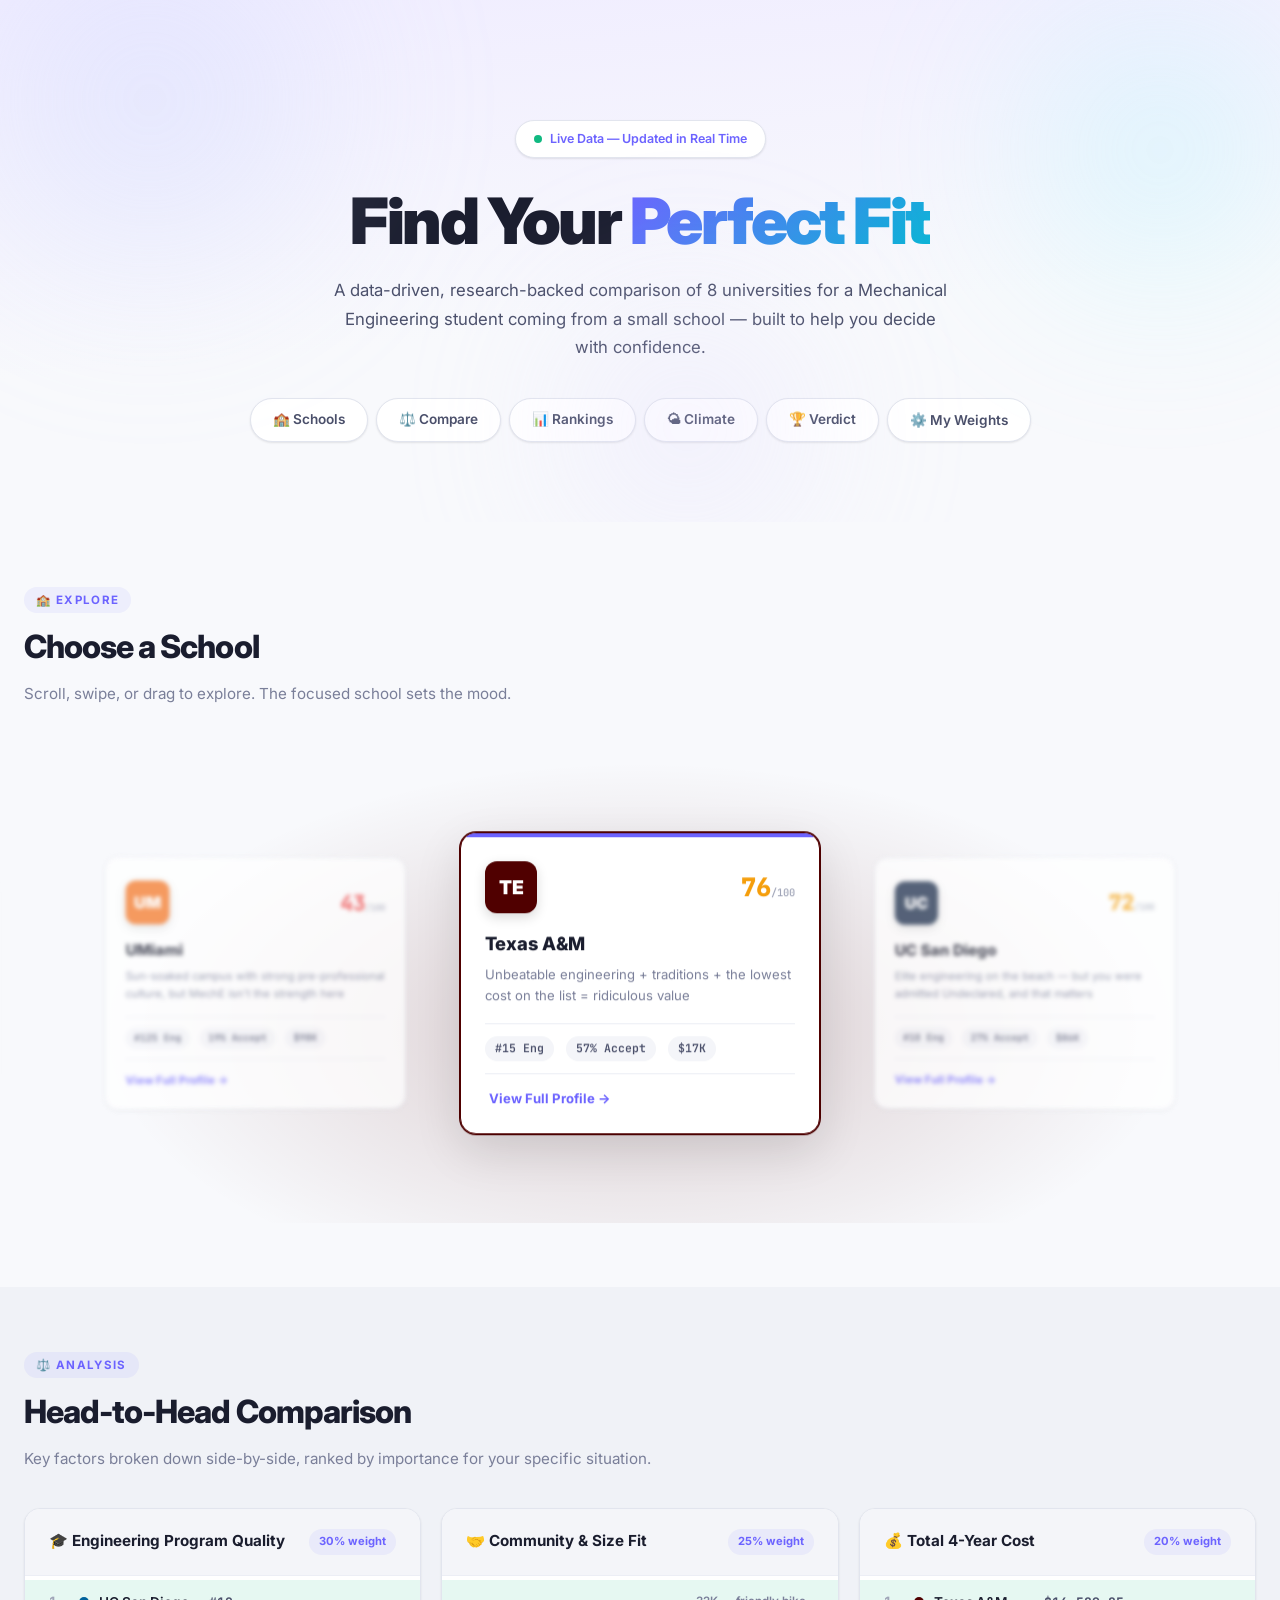
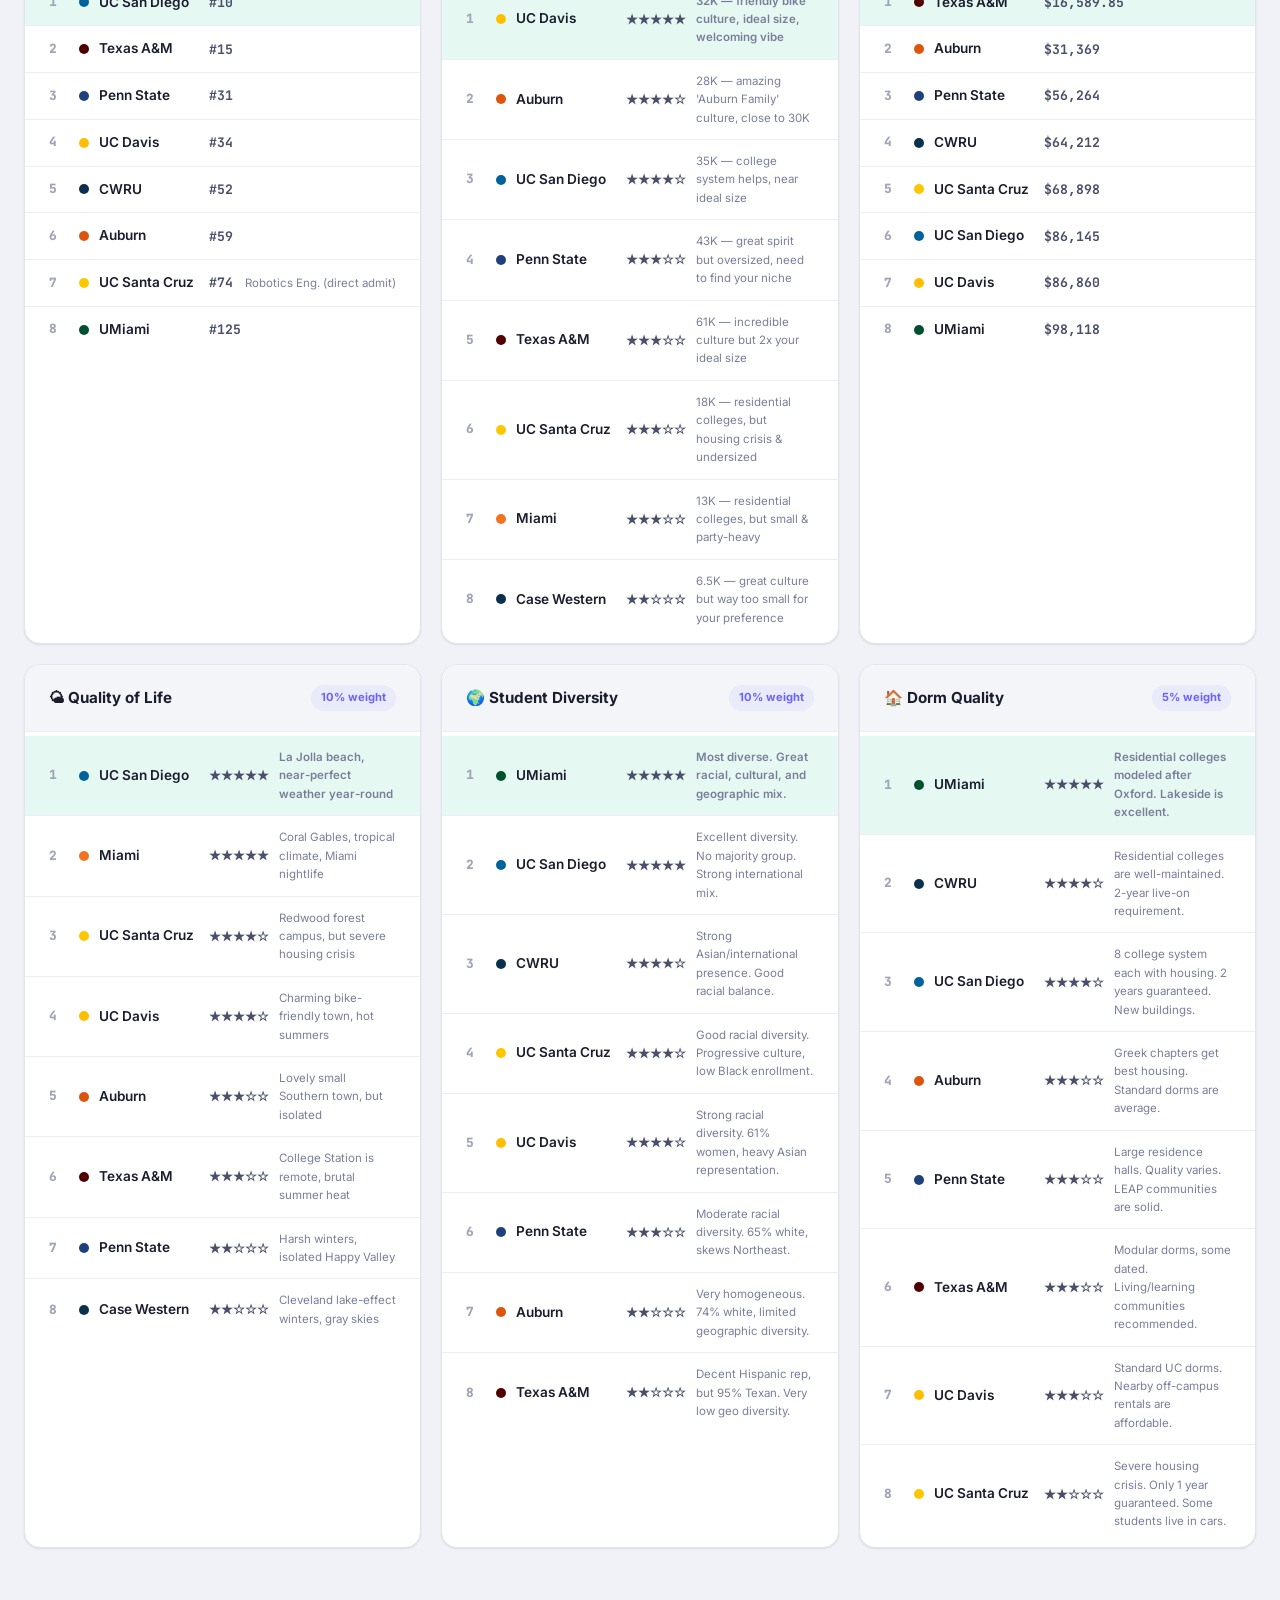
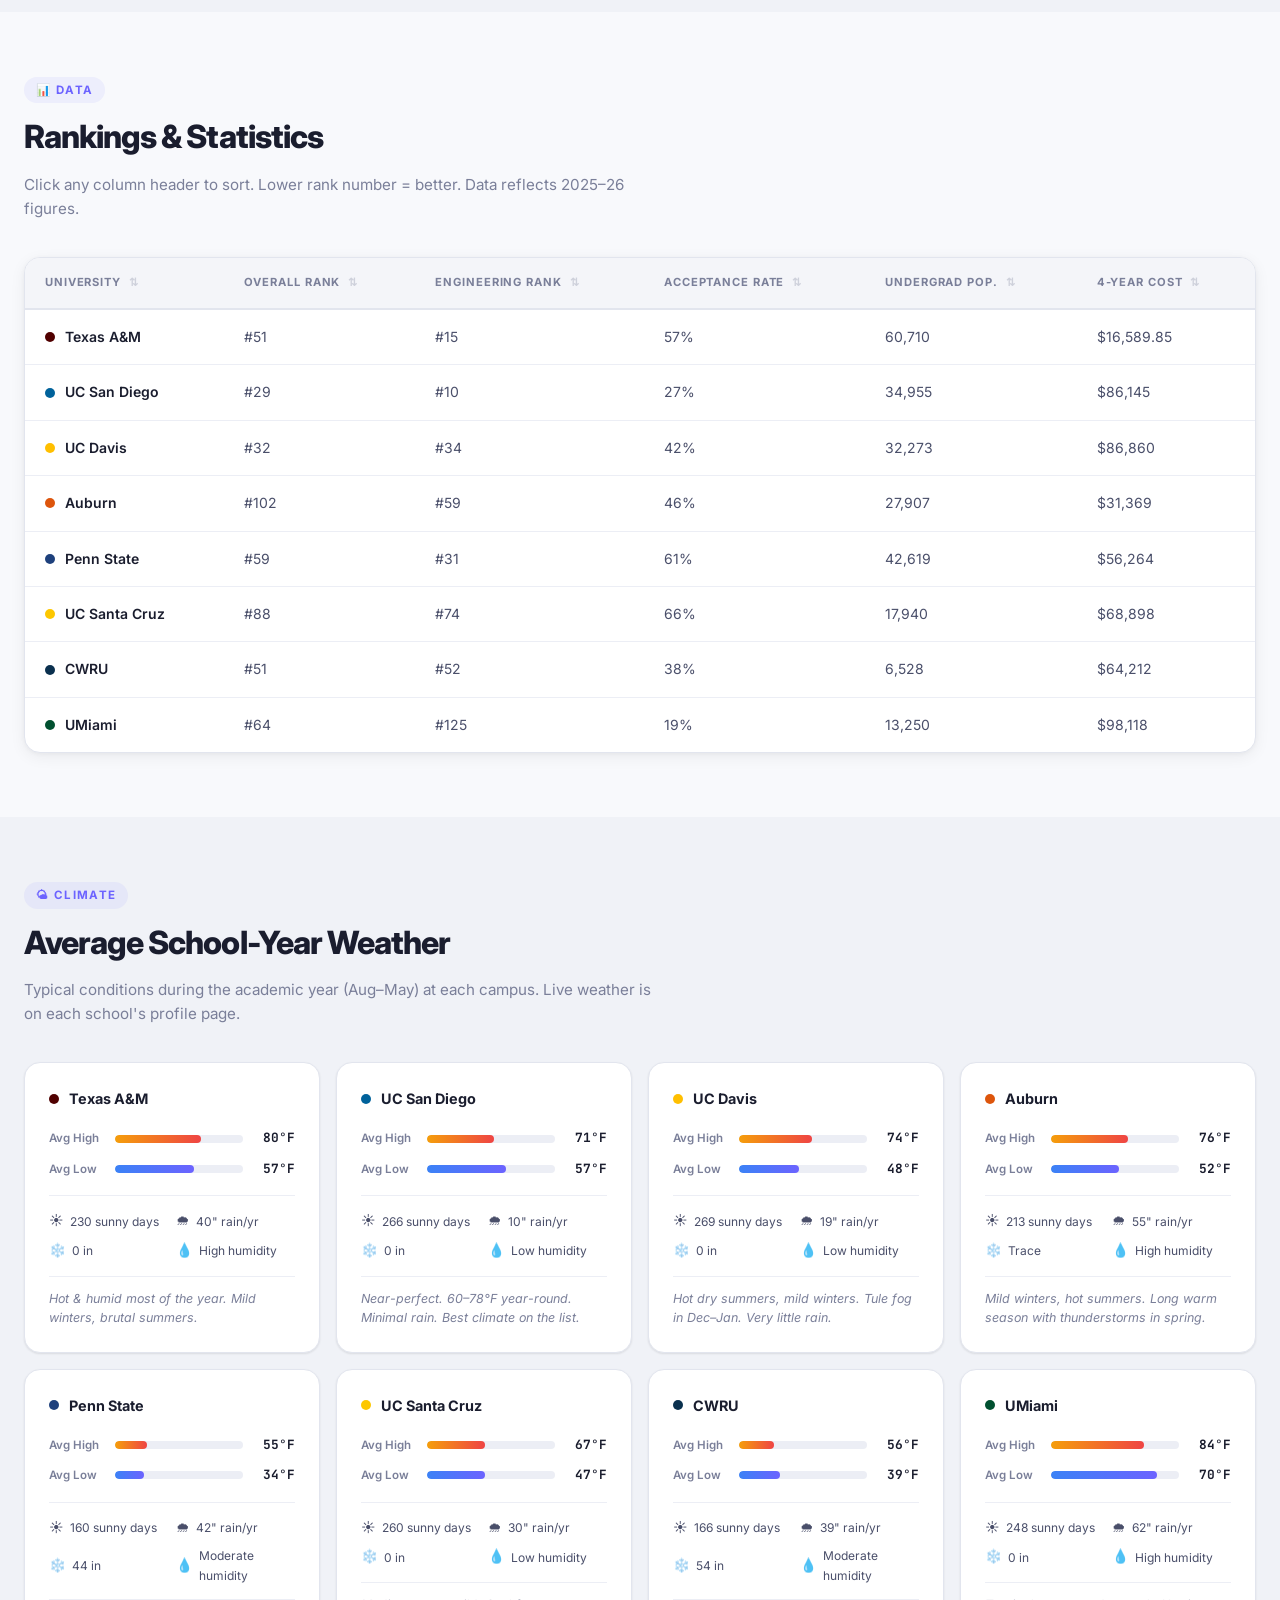
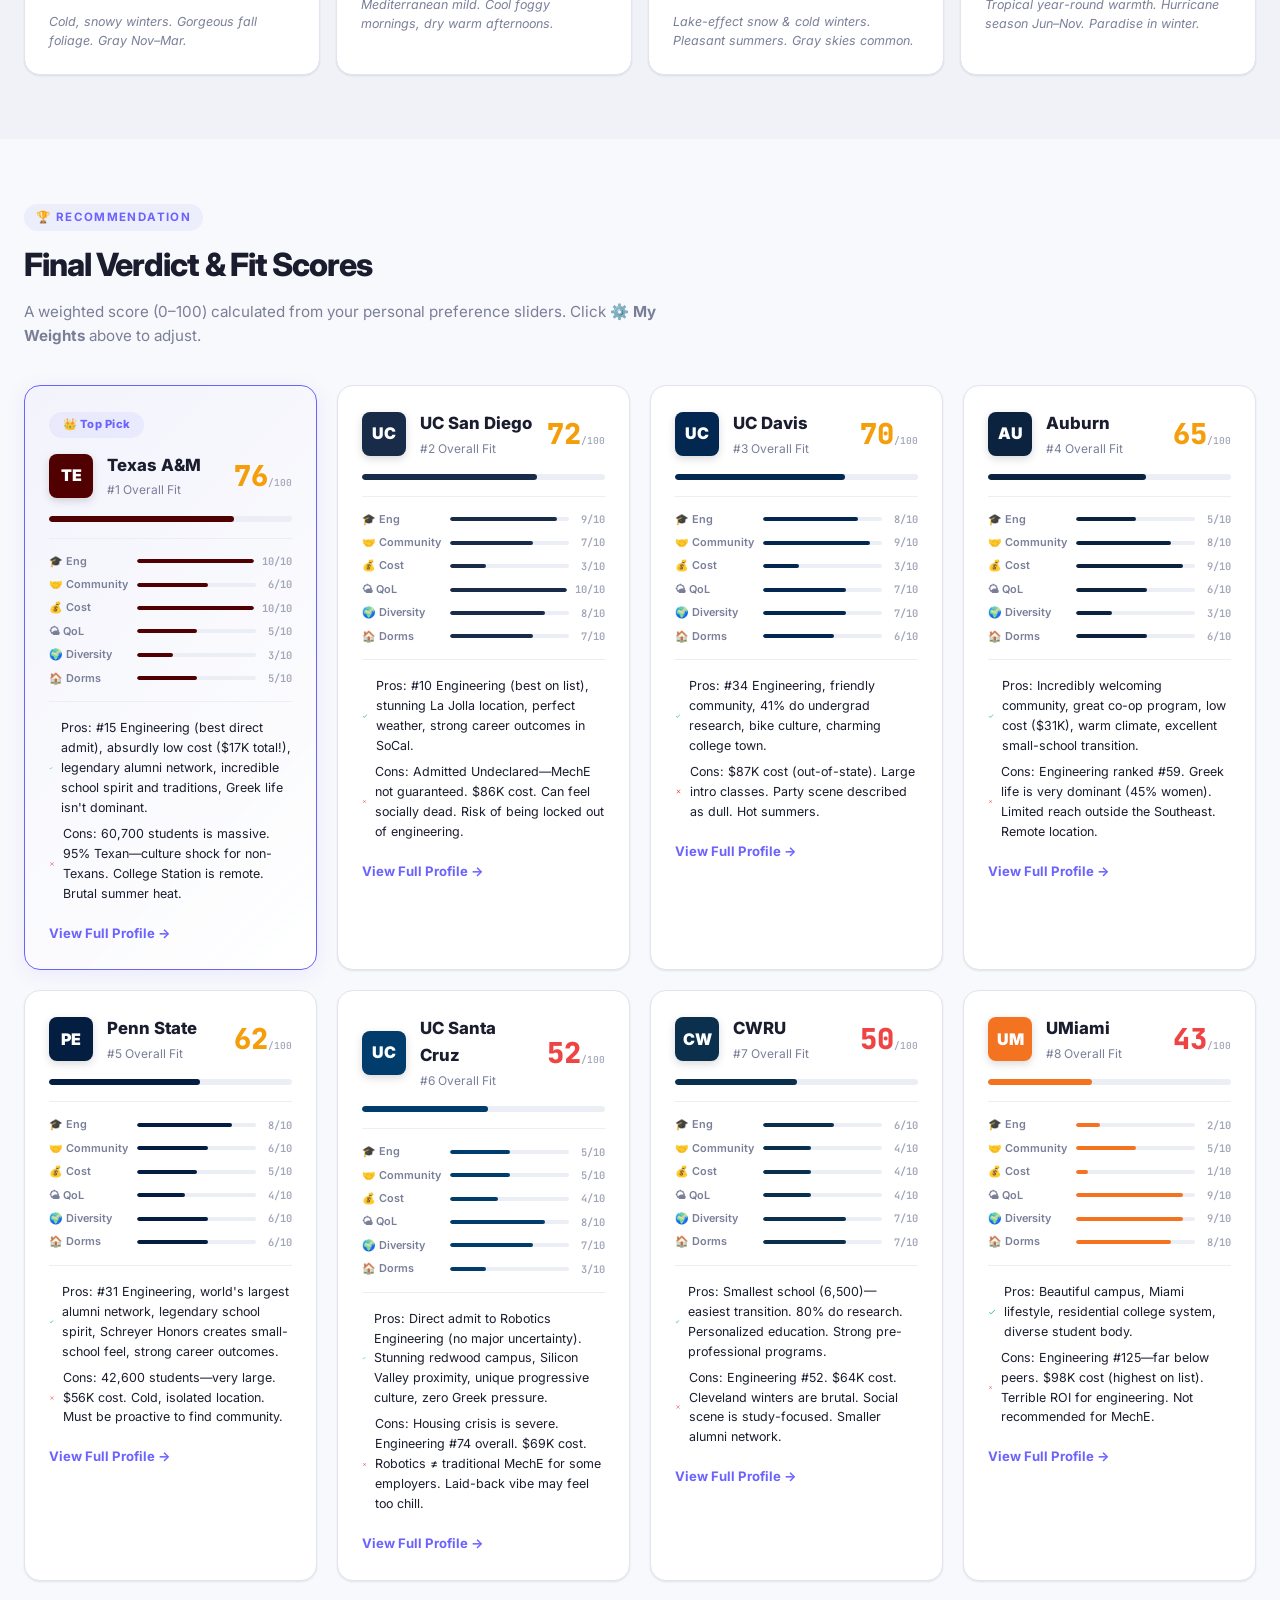
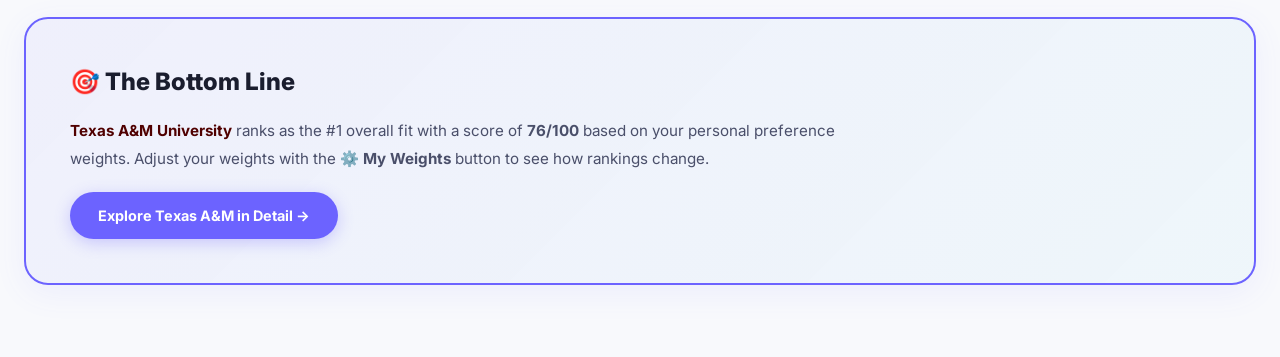
==== commit 7b58759e: "fix horizontal scrolling" ====
--- a/index.html
+++ b/index.html
@@ -12,7 +12,7 @@
 <body>
 
   <!-- ============================== PREFERENCES POPUP ============================== -->
-  <div class="prefs-overlay" id="prefsOverlay">
+  <div class="prefs-overlay hidden" id="prefsOverlay">
     <div class="prefs-modal">
       <div class="prefs-header">
         <div class="prefs-icon">⚙️</div>
--- a/styles.css
+++ b/styles.css
@@ -76,11 +76,13 @@
   justify-content: center;
   padding: 24px;
   opacity: 1;
-  transition: opacity 0.35s ease;
+  visibility: visible;
+  transition: opacity 0.35s ease, visibility 0.35s ease;
 }
 .prefs-overlay.hidden {
   opacity: 0;
   pointer-events: none;
+  visibility: hidden;
 }
 
 .prefs-modal {
@@ -91,6 +93,8 @@
   max-width: 520px;
   max-height: 90vh;
   overflow-y: auto;
+}
+.prefs-overlay:not(.hidden) .prefs-modal {
   animation: prefsSlideUp 0.4s cubic-bezier(0.34, 1.56, 0.64, 1);
 }
 .prefs-overlay.hidden .prefs-modal {
@@ -277,6 +281,8 @@
   line-height: 1.6;
   -webkit-font-smoothing: antialiased;
   overflow-x: hidden;
+  -webkit-text-size-adjust: 100%;
+  -webkit-tap-highlight-color: transparent;
 }
 
 /* ========== SCROLLBAR ========== */
@@ -513,6 +519,13 @@
 }
 .carousel-stage:hover .carousel-zone {
   opacity: 1;
+}
+
+/* On touch devices, always show the carousel nav buttons */
+@media (hover: none) and (pointer: coarse) {
+  .carousel-zone {
+    opacity: 0.7;
+  }
 }
 .carousel-zone:hover {
   color: var(--active-school-color);
@@ -1064,6 +1077,19 @@
   border-radius: 4px;
 }
 
+.verdict-link {
+  display: inline-block;
+  font-size: 0.82rem;
+  font-weight: 700;
+  color: var(--accent);
+  text-decoration: none;
+  transition: var(--transition);
+}
+.verdict-link:hover {
+  color: var(--accent-light);
+  transform: translateX(4px);
+}
+
 /* ========== BOTTOM LINE ========== */
 .bottom-line {
   background: linear-gradient(135deg, rgba(108,99,255,0.06), rgba(6,182,212,0.04));
@@ -1485,31 +1511,234 @@
 /* ==========================================================================
    RESPONSIVE
    ========================================================================== */
+
+/* ---- Tablet (≤ 1024px) ---- */
+@media (max-width: 1024px) {
+  .comparison-cards { grid-template-columns: repeat(2, 1fr); }
+  .verdict-grid { grid-template-columns: repeat(2, 1fr); }
+}
+
+/* ---- Small Tablet / Large Phone (≤ 768px) ---- */
 @media (max-width: 768px) {
-  .hero { padding: 80px 0 50px; }
+  /* Hero */
+  .hero { padding: 72px 0 44px; }
   .hero h1 { font-size: 2rem; }
+  .hero-desc { font-size: 0.92rem; margin-bottom: 28px; }
+
+  /* Nav tabs — horizontal scroll on mobile */
+  .nav-tabs {
+    justify-content: flex-start;
+    flex-wrap: nowrap;
+    overflow-x: auto;
+    -webkit-overflow-scrolling: touch;
+    scrollbar-width: none;
+    gap: 6px;
+    padding-bottom: 4px;
+    margin: 0 -24px;
+    padding-left: 24px;
+    padding-right: 24px;
+  }
+  .nav-tabs::-webkit-scrollbar { display: none; }
+  .nav-tab {
+    padding: 8px 14px;
+    font-size: 0.78rem;
+    white-space: nowrap;
+    flex-shrink: 0;
+  }
+
+  /* Sections */
   .section { padding: 40px 0; }
+  .section-title { font-size: 1.5rem; }
+  .section-subtitle { font-size: 0.85rem; }
+
+  /* Carousel */
   .carousel-stage { height: 440px; }
+  .carousel-zone { width: 44px; font-size: 1.5rem; opacity: 0.7; }
+
+  /* Comparison — single column */
   .comparison-cards { grid-template-columns: 1fr; }
+  .comparison-note { display: none; }
+  .comparison-row { padding: 10px 16px; font-size: 0.82rem; }
+  .comparison-header { padding: 16px; }
+  .comparison-header h3 { font-size: 0.88rem; }
+
+  /* Climate — two columns */
+  .climate-grid { grid-template-columns: repeat(2, 1fr); gap: 12px; }
+  .climate-card { padding: 18px; }
+
+  /* Table */
+  thead th { padding: 12px 14px; font-size: 0.65rem; }
+  tbody td { padding: 12px 14px; font-size: 0.8rem; }
+
+  /* Verdict — single column */
   .verdict-grid { grid-template-columns: 1fr; }
-  .climate-grid { grid-template-columns: repeat(2, 1fr); }
   .bottom-line { padding: 28px; }
+  .bottom-line-inner h3 { font-size: 1.2rem; }
+  .bottom-line-inner p { font-size: 0.88rem; }
+
+  /* School page */
   .school-hero { padding: 60px 0 28px; }
+  .school-hero h1 { font-size: 1.6rem; }
+  .school-hero-tagline { font-size: 0.88rem; }
   .school-hero-stats { gap: 8px; }
   .hero-stat { padding: 10px 14px; min-width: 80px; }
+  .school-hero-tabs { 
+    flex-wrap: nowrap; 
+    overflow-x: auto; 
+    -webkit-overflow-scrolling: touch;
+    scrollbar-width: none;
+    justify-content: flex-start;
+    padding: 0 24px;
+    margin: 0 -24px;
+  }
+  .school-hero-tabs::-webkit-scrollbar { display: none; }
+  .tab-btn { white-space: nowrap; flex-shrink: 0; font-size: 0.8rem; padding: 8px 18px; }
   .profile-section-header { padding: 16px 20px; }
-  .profile-section-body { padding: 20px; }
+  .profile-section-body { padding: 20px; font-size: 0.85rem; }
   .fiske-header { padding: 24px 20px 20px; }
-  .fiske-body { padding: 24px 20px; }
+  .fiske-body { padding: 24px 20px; font-size: 0.85rem; line-height: 1.75; }
   .school-nav-grid { grid-template-columns: 1fr; }
-  .comparison-note { display: none; }
-  .nav-tabs { gap: 6px; }
-  .nav-tab { padding: 8px 14px; font-size: 0.78rem; }
-}
-
+  .school-verdict-card { padding: 24px; }
+  .school-verdict-score { font-size: 2.8rem; }
+
+  /* Footer */
+  footer { padding: 32px 0; }
+}
+
+/* ---- Phone (≤ 480px) ---- */
 @media (max-width: 480px) {
   .container { padding: 0 16px; }
+
+  /* Hero */
+  .hero { padding: 60px 0 36px; }
+  .hero h1 { font-size: 1.7rem; line-height: 1.15; }
+  .hero-desc { font-size: 0.85rem; line-height: 1.6; padding: 0 4px; }
+  .hero-badge { font-size: 0.7rem; padding: 6px 14px; margin-bottom: 20px; }
+
+  /* Nav tabs */
+  .nav-tabs { margin: 0 -16px; padding-left: 16px; padding-right: 16px; }
+
+  /* Carousel */
+  .carousel-stage { height: 400px; }
+  .carousel-zone { width: 36px; font-size: 1.2rem; }
+
+  /* School cards in carousel */
+  .school-card-stats { flex-wrap: wrap; gap: 6px; }
+  .school-card-name { font-size: 1rem; }
+  .school-card-tagline { font-size: 0.78rem; }
+  .school-card-score { font-size: 1.3rem; }
+  .school-card-icon { width: 44px; height: 44px; font-size: 1rem; }
+
+  /* Climate — single column */
   .climate-grid { grid-template-columns: 1fr; }
-  .carousel-stage { height: 420px; }
-  .school-card-stats { flex-wrap: wrap; gap: 6px; }
-}
+  .climate-card { padding: 16px; }
+  .climate-school { font-size: 0.85rem; }
+
+  /* Comparison */
+  .comparison-row { padding: 10px 14px; gap: 8px; }
+  .comparison-name { min-width: 70px; font-size: 0.78rem; }
+  .comparison-value { font-size: 0.75rem; }
+  .comparison-rank { font-size: 0.72rem; min-width: 16px; }
+
+  /* Table — make it scroll smoothly */
+  .table-wrapper { border-radius: var(--radius); }
+  .table-scroll { 
+    -webkit-overflow-scrolling: touch;
+    scrollbar-width: none;
+  }
+  .table-scroll::-webkit-scrollbar { display: none; }
+  thead th { padding: 10px 12px; font-size: 0.6rem; }
+  tbody td { padding: 10px 12px; font-size: 0.75rem; }
+  .table-school-link { font-size: 0.78rem; gap: 6px; }
+  .table-dot { width: 8px; height: 8px; }
+
+  /* Verdict cards */
+  .verdict-card { padding: 18px; }
+  .verdict-card-header { gap: 10px; flex-wrap: wrap; }
+  .verdict-icon { width: 38px; height: 38px; font-size: 0.85rem; }
+  .verdict-card-header h3 { font-size: 0.92rem; }
+  .verdict-score { font-size: 1.5rem; }
+  .verdict-pro, .verdict-con { font-size: 0.74rem; }
+  .verdict-breakdown-label { font-size: 0.62rem; min-width: 64px; }
+  .verdict-link { font-size: 0.78rem; }
+
+  /* Bottom line */
+  .bottom-line { padding: 22px; margin-top: 24px; border-radius: var(--radius-lg); }
+  .bottom-line-inner h3 { font-size: 1.1rem; }
+  .bottom-line-inner p { font-size: 0.82rem; line-height: 1.7; }
+  .verdict-cta { padding: 10px 22px; font-size: 0.82rem; }
+
+  /* Section headers */
+  .section { padding: 32px 0; }
+  .section-header { margin-bottom: 24px; }
+  .section-title { font-size: 1.35rem; }
+  .section-subtitle { font-size: 0.82rem; }
+  .section-label { font-size: 0.65rem; padding: 3px 10px; }
+
+  /* School page */
+  .school-hero { padding: 48px 0 24px; }
+  .school-hero h1 { font-size: 1.4rem; }
+  .school-hero-tagline { font-size: 0.82rem; margin-bottom: 20px; }
+  .school-hero-icon { width: 60px; height: 60px; font-size: 1.3rem; }
+  .school-hero-stats { gap: 6px; }
+  .hero-stat { padding: 8px 10px; min-width: auto; }
+  .hero-stat-value { font-size: 0.95rem; }
+  .hero-stat-label { font-size: 0.55rem; }
+  .school-hero-tabs { margin: 0 -16px; padding: 0 16px; gap: 6px; }
+  .tab-btn { padding: 7px 14px; font-size: 0.75rem; }
+
+  /* Topbar */
+  .back-link { font-size: 0.78rem; padding: 4px 10px; }
+  .topbar-title { font-size: 0.78rem; }
+
+  /* Weather bar */
+  .school-weather-content { font-size: 0.8rem; gap: 8px; }
+  .school-weather-icon { font-size: 1.1rem; }
+  .school-weather-sep { display: none; }
+  .school-weather-content { 
+    flex-direction: row;
+    flex-wrap: wrap;
+    justify-content: center;
+  }
+
+  /* Profile sections */
+  .profile-section-header { padding: 14px 16px; gap: 8px; }
+  .profile-section-header h3 { font-size: 0.88rem; }
+  .profile-section-body { padding: 16px; font-size: 0.82rem; line-height: 1.75; }
+  .profile-section-tag { font-size: 0.55rem; padding: 3px 8px; }
+
+  /* Fiske */
+  .fiske-header { padding: 20px 16px 16px; }
+  .fiske-header h2 { font-size: 1.2rem; }
+  .fiske-body { padding: 20px 16px; font-size: 0.82rem; line-height: 1.75; }
+  .fiske-lead { font-size: 0.9rem; }
+
+  /* School verdict */
+  .school-verdict-card { padding: 20px; }
+  .school-verdict-score { font-size: 2.4rem; }
+  .school-verdict-text p { font-size: 0.82rem; }
+
+  /* School nav grid */
+  .school-nav-card { padding: 14px 16px; gap: 10px; }
+  .school-nav-icon { width: 36px; height: 36px; font-size: 0.78rem; }
+  .school-nav-name { font-size: 0.82rem; }
+  .school-nav-rank { font-size: 0.65rem; }
+
+  /* Footer */
+  footer { padding: 28px 0; font-size: 0.72rem; }
+  footer p { padding: 0 8px; }
+}
+
+/* ---- Very Small Phone (≤ 360px) ---- */
+@media (max-width: 360px) {
+  .container { padding: 0 12px; }
+  .hero h1 { font-size: 1.45rem; }
+  .hero-desc { font-size: 0.8rem; }
+  .carousel-stage { height: 380px; }
+  .section-title { font-size: 1.2rem; }
+  .pref-slider-label { min-width: 100px; }
+  .pref-name { font-size: 0.7rem; }
+  .verdict-card { padding: 14px; }
+  .verdict-score { font-size: 1.3rem; }
+  .comparison-row { padding: 8px 12px; }
+}
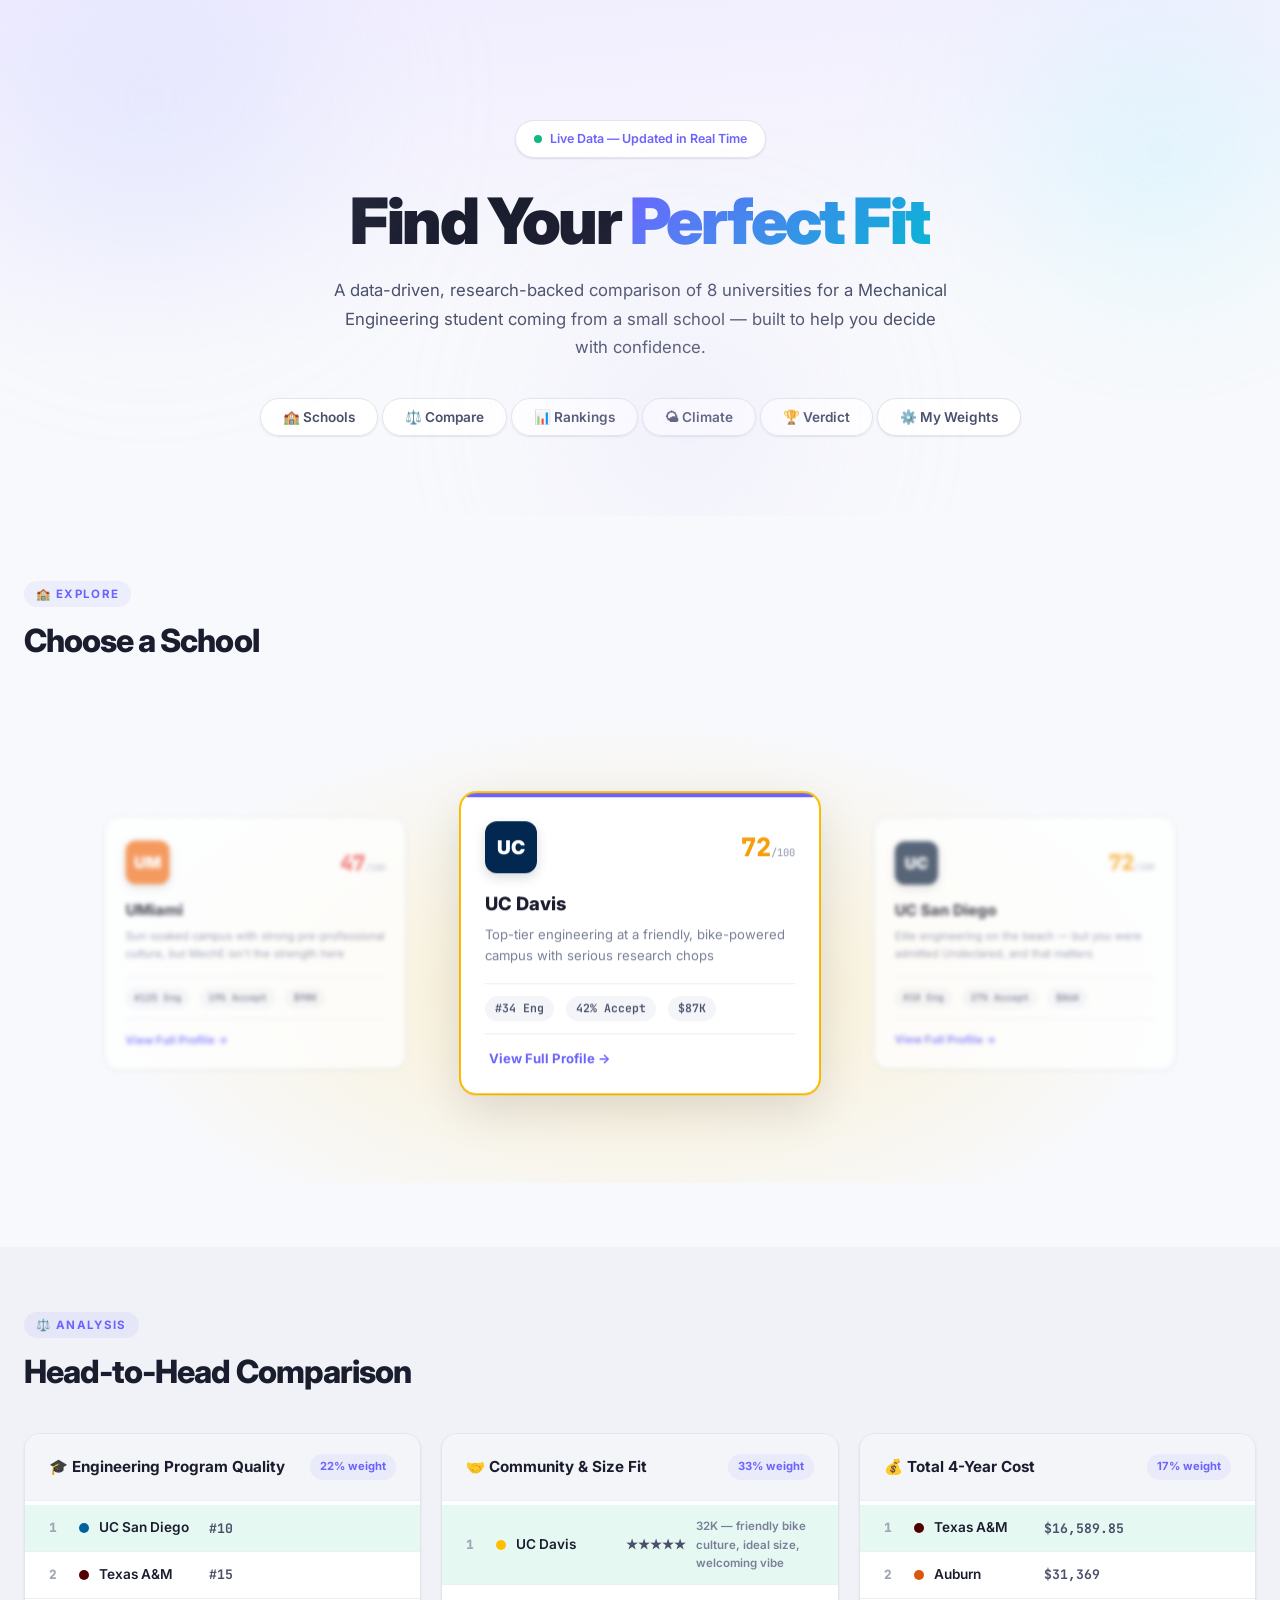
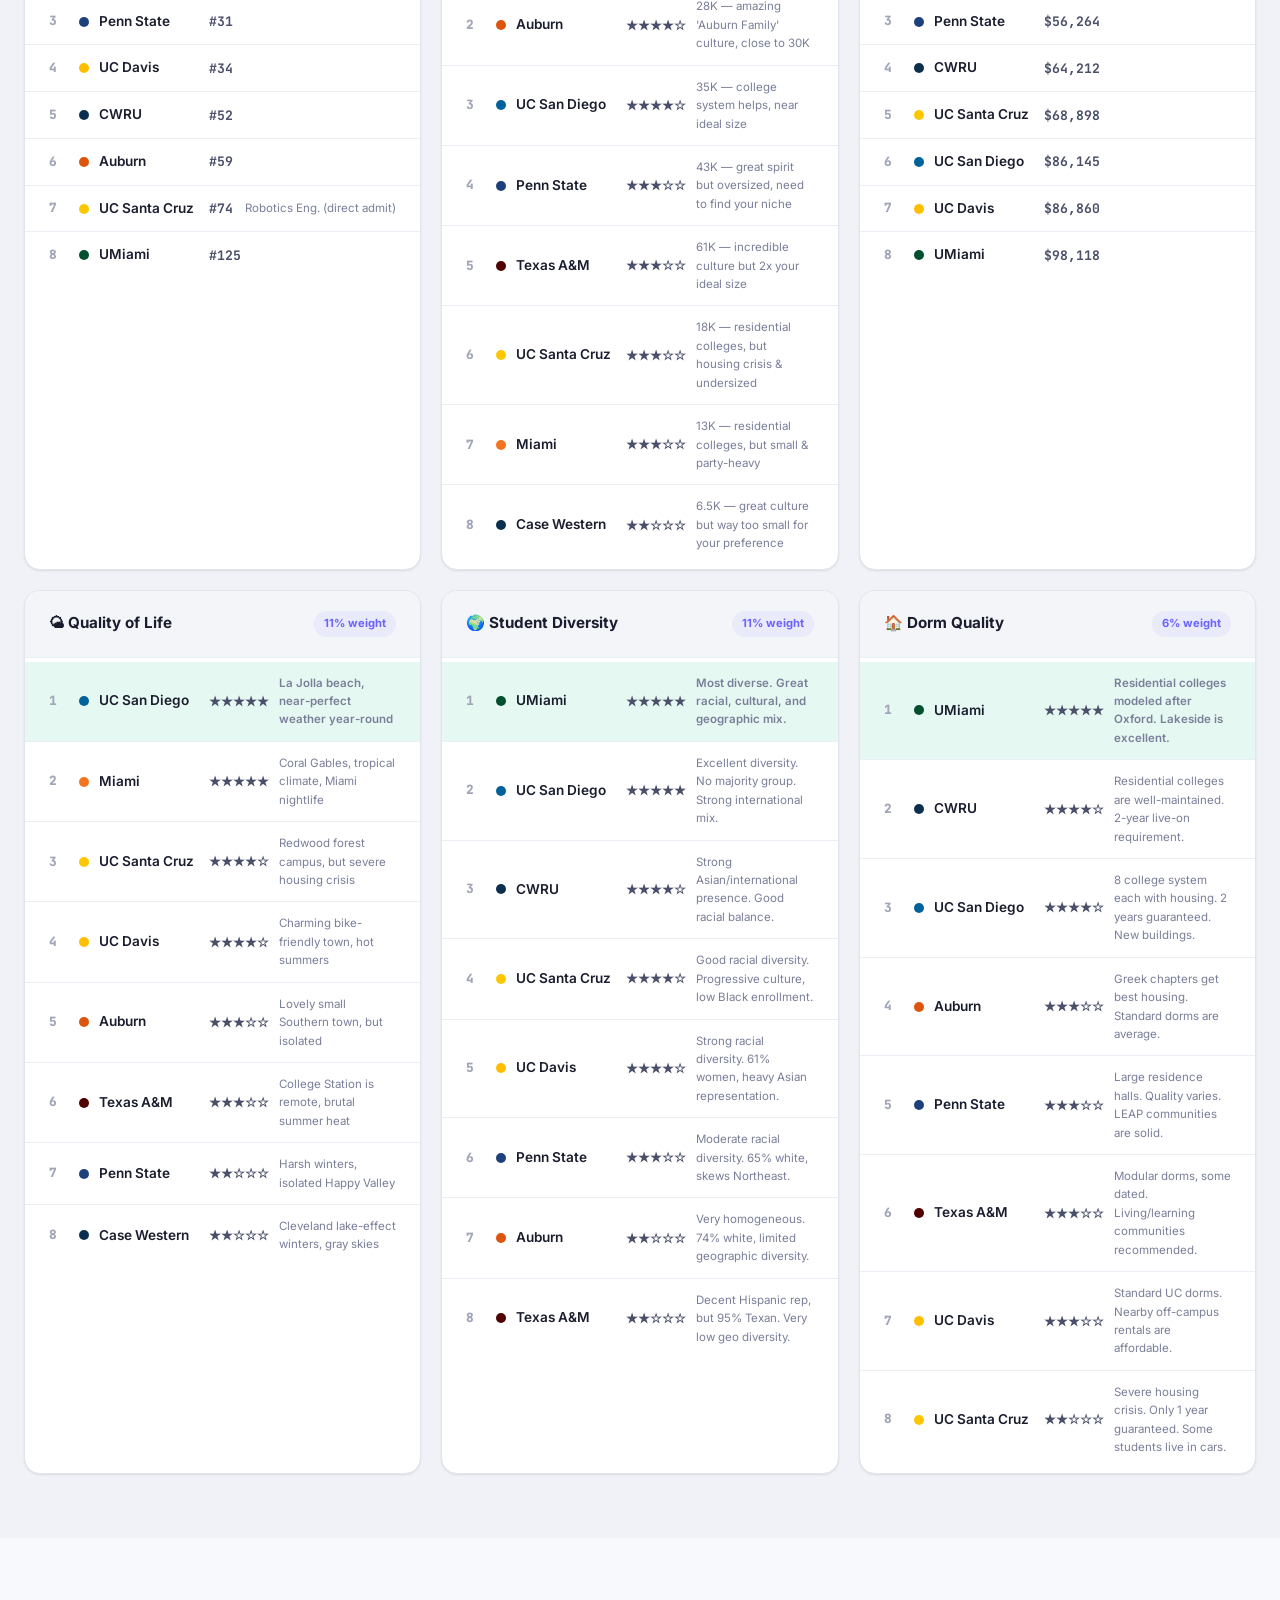
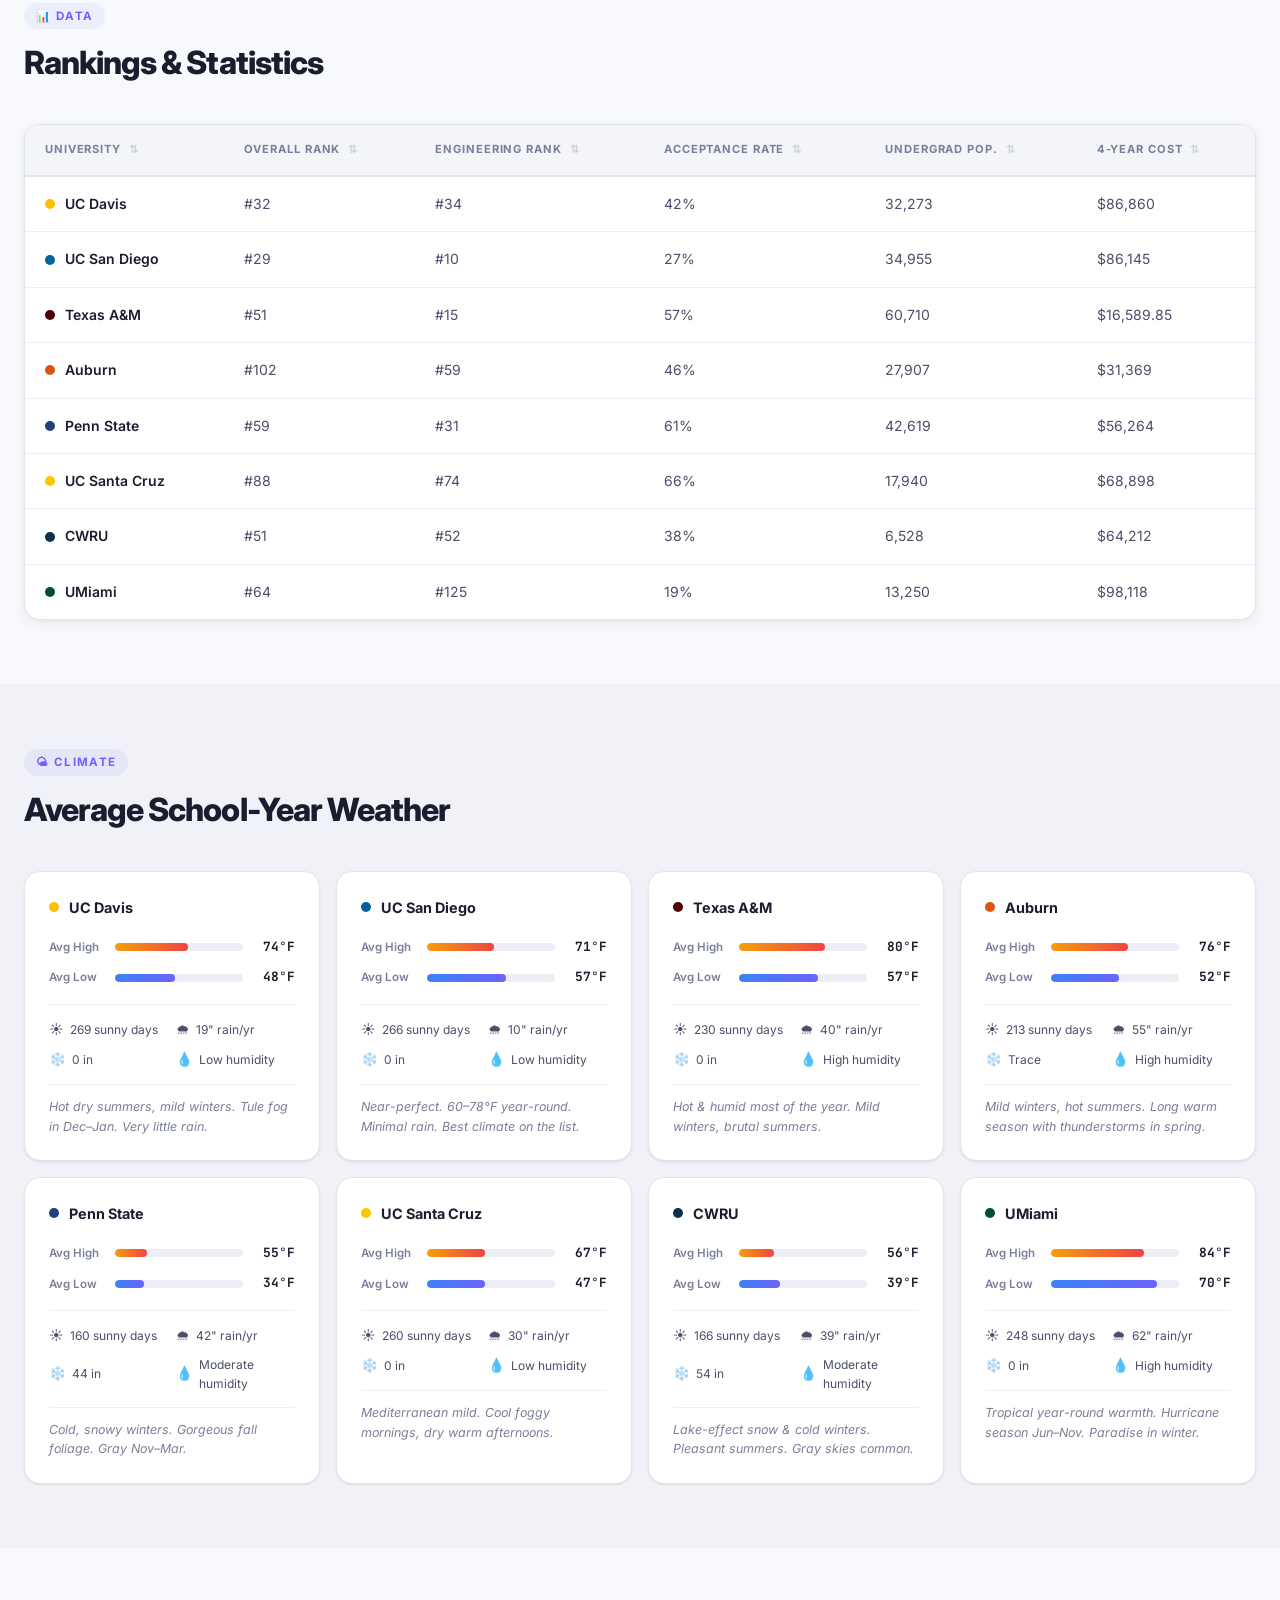
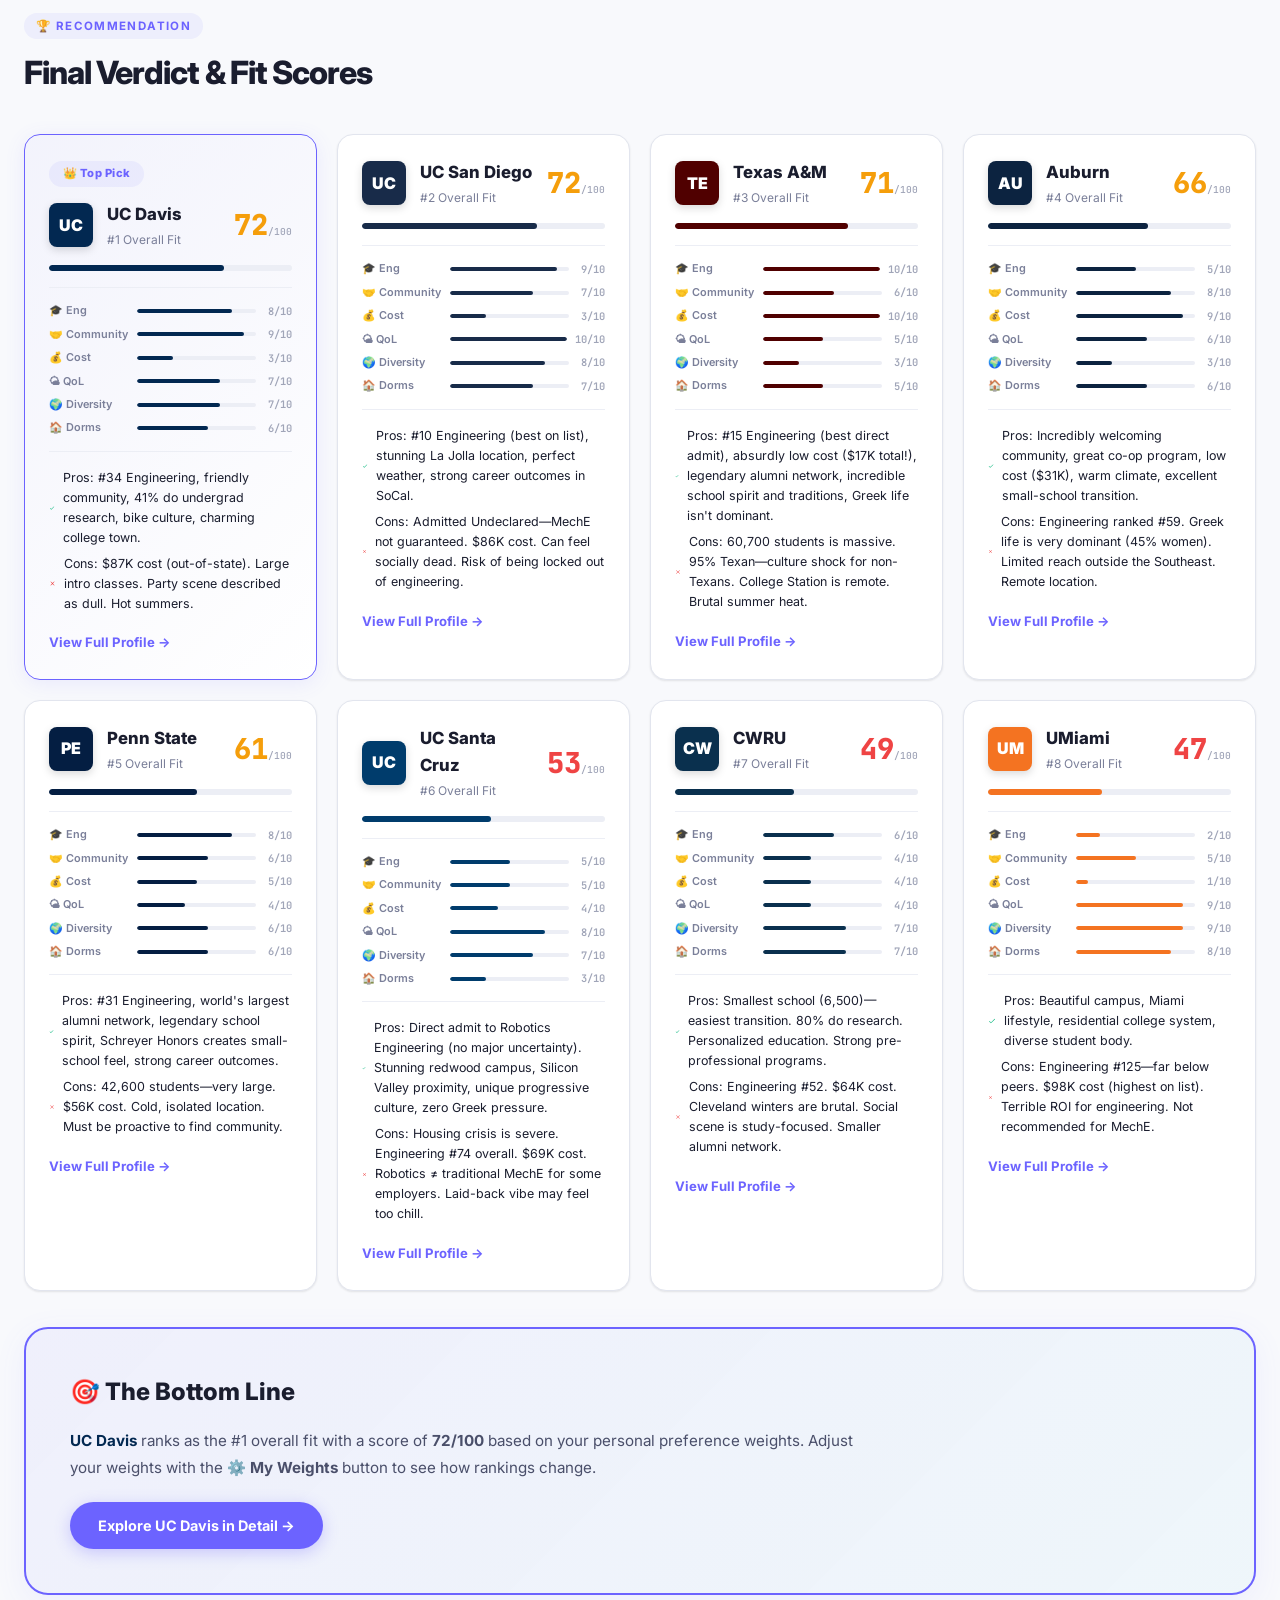
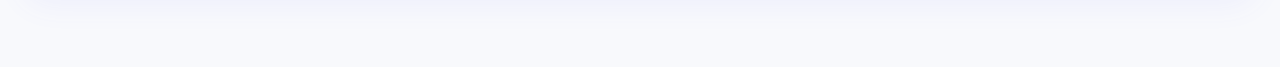
==== commit 93485da7: "Further Optimize for mobile" ====
--- a/index.html
+++ b/index.html
@@ -25,24 +25,24 @@
             <span class="pref-emoji">🎓</span>
             <span class="pref-name">Engineering Program</span>
           </div>
-          <input type="range" min="0" max="100" value="30" class="pref-range" id="pref-engineering">
-          <span class="pref-value" id="prefVal-engineering">30</span>
+          <input type="range" min="0" max="100" value="20" class="pref-range" id="pref-engineering">
+          <span class="pref-value" id="prefVal-engineering">20</span>
         </div>
         <div class="pref-slider-row" data-key="community">
           <div class="pref-slider-label">
             <span class="pref-emoji">🤝</span>
             <span class="pref-name">Community & Size Fit</span>
           </div>
-          <input type="range" min="0" max="100" value="25" class="pref-range" id="pref-community">
-          <span class="pref-value" id="prefVal-community">25</span>
+          <input type="range" min="0" max="100" value="30" class="pref-range" id="pref-community">
+          <span class="pref-value" id="prefVal-community">30</span>
         </div>
         <div class="pref-slider-row" data-key="cost">
           <div class="pref-slider-label">
             <span class="pref-emoji">💰</span>
             <span class="pref-name">Cost / ROI</span>
           </div>
-          <input type="range" min="0" max="100" value="20" class="pref-range" id="pref-cost">
-          <span class="pref-value" id="prefVal-cost">20</span>
+          <input type="range" min="0" max="100" value="15" class="pref-range" id="pref-cost">
+          <span class="pref-value" id="prefVal-cost">15</span>
         </div>
         <div class="pref-slider-row" data-key="qualityOfLife">
           <div class="pref-slider-label">
@@ -87,7 +87,7 @@
       <div class="hero-badge"><span class="pulse-dot"></span> Live Data — Updated in Real Time</div>
       <h1>Find Your <span class="gradient">Perfect Fit</span></h1>
       <p class="hero-desc">A data-driven, research-backed comparison of 8 universities for a Mechanical Engineering student coming from a small school — built to help you decide with confidence.</p>
-      <nav class="nav-tabs" id="navTabs">
+      <nav class="nav-tabs desktop-only" id="navTabs">
         <a href="#schools" class="nav-tab">🏫 Schools</a>
         <a href="#compare" class="nav-tab">⚖️ Compare</a>
         <a href="#rankings" class="nav-tab">📊 Rankings</a>
@@ -95,6 +95,16 @@
         <a href="#verdict" class="nav-tab">🏆 Verdict</a>
         <button class="nav-tab nav-tab-prefs" id="openPrefs" title="Adjust your preference weights">⚙️ My Weights</button>
       </nav>
+      <div class="mobile-nav mobile-only" id="mobileNav">
+        <select class="mobile-nav-select" id="mobileNavSelect">
+          <option value="#schools">🏫 Schools</option>
+          <option value="#compare">⚖️ Compare</option>
+          <option value="#rankings">📊 Rankings</option>
+          <option value="#weather">🌤 Climate</option>
+          <option value="#verdict">🏆 Verdict</option>
+        </select>
+        <button class="mobile-nav-prefs" id="openPrefsMobile" title="Adjust your preference weights">⚙️ My Weights</button>
+      </div>
     </div>
   </section>
 
@@ -104,7 +114,6 @@
       <div class="section-header">
         <span class="section-label">🏫 Explore</span>
         <h2 class="section-title">Choose a School</h2>
-        <p class="section-subtitle">Scroll, swipe, or drag to explore. The focused school sets the mood.</p>
       </div>
     </div>
     <div class="carousel-stage" id="carouselStage">
@@ -121,7 +130,6 @@
       <div class="section-header">
         <span class="section-label">⚖️ Analysis</span>
         <h2 class="section-title">Head-to-Head Comparison</h2>
-        <p class="section-subtitle">Key factors broken down side-by-side, ranked by importance for your specific situation.</p>
       </div>
       <div class="comparison-cards" id="comparisonCards"></div>
     </div>
@@ -133,9 +141,8 @@
       <div class="section-header">
         <span class="section-label">📊 Data</span>
         <h2 class="section-title">Rankings &amp; Statistics</h2>
-        <p class="section-subtitle">Click any column header to sort. Lower rank number = better. Data reflects 2025–26 figures.</p>
-      </div>
-      <div class="table-wrapper">
+      </div>
+      <div class="table-wrapper desktop-only">
         <div class="table-scroll">
           <table id="dataTable">
             <thead>
@@ -152,6 +159,7 @@
           </table>
         </div>
       </div>
+      <div class="mobile-table-cards mobile-only" id="mobileTableCards"></div>
     </div>
   </section>
 
@@ -161,7 +169,6 @@
       <div class="section-header">
         <span class="section-label">🌤 Climate</span>
         <h2 class="section-title">Average School-Year Weather</h2>
-        <p class="section-subtitle">Typical conditions during the academic year (Aug–May) at each campus. Live weather is on each school's profile page.</p>
       </div>
       <div class="climate-grid" id="climateGrid"></div>
     </div>
@@ -173,7 +180,6 @@
       <div class="section-header">
         <span class="section-label">🏆 Recommendation</span>
         <h2 class="section-title">Final Verdict &amp; Fit Scores</h2>
-        <p class="section-subtitle">A weighted score (0–100) calculated from your personal preference sliders. Click <strong>⚙️ My Weights</strong> above to adjust.</p>
       </div>
       <div class="verdict-grid" id="verdictGrid"></div>
       <div class="bottom-line" id="bottomLine"></div>
--- a/styles.css
+++ b/styles.css
@@ -435,6 +435,54 @@
   color: var(--accent);
   transform: translateY(-2px);
   box-shadow: var(--shadow);
+}
+
+/* ========== MOBILE NAV DROPDOWN ========== */
+.mobile-nav {
+  display: none;         /* shown via .mobile-only at ≤640px */
+  align-items: center;
+  gap: 8px;
+  justify-content: center;
+}
+.mobile-nav-select {
+  flex: 1;
+  max-width: 260px;
+  appearance: none;
+  -webkit-appearance: none;
+  background: var(--bg-white) url("data:image/svg+xml,%3Csvg xmlns='http://www.w3.org/2000/svg' width='10' height='6'%3E%3Cpath d='M0 0l5 6 5-6z' fill='%236b7280'/%3E%3C/svg%3E") no-repeat right 14px center / 10px 6px;
+  border: 1px solid var(--border);
+  border-radius: 100px;
+  padding: 10px 36px 10px 16px;
+  font-family: 'Inter', sans-serif;
+  font-size: 0.82rem;
+  font-weight: 600;
+  color: var(--text);
+  box-shadow: var(--shadow-sm);
+  cursor: pointer;
+  transition: var(--transition);
+}
+.mobile-nav-select:focus {
+  outline: none;
+  border-color: var(--accent);
+  box-shadow: 0 0 0 3px rgba(108,99,255,0.15);
+}
+.mobile-nav-prefs {
+  padding: 10px 16px;
+  background: var(--accent-bg-strong);
+  border: 1px solid var(--accent);
+  border-radius: 100px;
+  color: var(--accent);
+  font-family: 'Inter', sans-serif;
+  font-size: 0.82rem;
+  font-weight: 600;
+  cursor: pointer;
+  transition: var(--transition);
+  box-shadow: var(--shadow-sm);
+  white-space: nowrap;
+}
+.mobile-nav-prefs:active {
+  background: var(--accent);
+  color: #fff;
 }
 
 /* ========== SECTION HEADERS ========== */
@@ -1512,6 +1560,10 @@
    RESPONSIVE
    ========================================================================== */
 
+/* ---- Desktop/Mobile visibility helpers ---- */
+.mobile-only { display: none; }
+.desktop-only { display: block; }
+
 /* ---- Tablet (≤ 1024px) ---- */
 @media (max-width: 1024px) {
   .comparison-cards { grid-template-columns: repeat(2, 1fr); }
@@ -1520,12 +1572,10 @@
 
 /* ---- Small Tablet / Large Phone (≤ 768px) ---- */
 @media (max-width: 768px) {
-  /* Hero */
   .hero { padding: 72px 0 44px; }
   .hero h1 { font-size: 2rem; }
   .hero-desc { font-size: 0.92rem; margin-bottom: 28px; }
 
-  /* Nav tabs — horizontal scroll on mobile */
   .nav-tabs {
     justify-content: flex-start;
     flex-wrap: nowrap;
@@ -1546,45 +1596,33 @@
     flex-shrink: 0;
   }
 
-  /* Sections */
   .section { padding: 40px 0; }
   .section-title { font-size: 1.5rem; }
   .section-subtitle { font-size: 0.85rem; }
-
-  /* Carousel */
   .carousel-stage { height: 440px; }
   .carousel-zone { width: 44px; font-size: 1.5rem; opacity: 0.7; }
-
-  /* Comparison — single column */
   .comparison-cards { grid-template-columns: 1fr; }
   .comparison-note { display: none; }
   .comparison-row { padding: 10px 16px; font-size: 0.82rem; }
   .comparison-header { padding: 16px; }
   .comparison-header h3 { font-size: 0.88rem; }
-
-  /* Climate — two columns */
   .climate-grid { grid-template-columns: repeat(2, 1fr); gap: 12px; }
   .climate-card { padding: 18px; }
-
-  /* Table */
   thead th { padding: 12px 14px; font-size: 0.65rem; }
   tbody td { padding: 12px 14px; font-size: 0.8rem; }
-
-  /* Verdict — single column */
   .verdict-grid { grid-template-columns: 1fr; }
   .bottom-line { padding: 28px; }
   .bottom-line-inner h3 { font-size: 1.2rem; }
   .bottom-line-inner p { font-size: 0.88rem; }
 
-  /* School page */
   .school-hero { padding: 60px 0 28px; }
   .school-hero h1 { font-size: 1.6rem; }
   .school-hero-tagline { font-size: 0.88rem; }
   .school-hero-stats { gap: 8px; }
   .hero-stat { padding: 10px 14px; min-width: 80px; }
-  .school-hero-tabs { 
-    flex-wrap: nowrap; 
-    overflow-x: auto; 
+  .school-hero-tabs {
+    flex-wrap: nowrap;
+    overflow-x: auto;
     -webkit-overflow-scrolling: touch;
     scrollbar-width: none;
     justify-content: flex-start;
@@ -1600,145 +1638,309 @@
   .school-nav-grid { grid-template-columns: 1fr; }
   .school-verdict-card { padding: 24px; }
   .school-verdict-score { font-size: 2.8rem; }
-
-  /* Footer */
   footer { padding: 32px 0; }
 }
 
-/* ---- Phone (≤ 480px) ---- */
-@media (max-width: 480px) {
+/* ==========================================================================
+   MOBILE-FIRST REDESIGN (≤ 640px) — Fundamentally different phone layout
+   ========================================================================== */
+@media (max-width: 640px) {
+  /* ---- Show/hide toggles ---- */
+  .mobile-only { display: block; }
+  .desktop-only { display: none; }
+
   .container { padding: 0 16px; }
 
-  /* Hero */
-  .hero { padding: 60px 0 36px; }
-  .hero h1 { font-size: 1.7rem; line-height: 1.15; }
-  .hero-desc { font-size: 0.85rem; line-height: 1.6; padding: 0 4px; }
-  .hero-badge { font-size: 0.7rem; padding: 6px 14px; margin-bottom: 20px; }
-
-  /* Nav tabs */
-  .nav-tabs { margin: 0 -16px; padding-left: 16px; padding-right: 16px; }
-
-  /* Carousel */
-  .carousel-stage { height: 400px; }
-  .carousel-zone { width: 36px; font-size: 1.2rem; }
-
-  /* School cards in carousel */
-  .school-card-stats { flex-wrap: wrap; gap: 6px; }
-  .school-card-name { font-size: 1rem; }
-  .school-card-tagline { font-size: 0.78rem; }
-  .school-card-score { font-size: 1.3rem; }
-  .school-card-icon { width: 44px; height: 44px; font-size: 1rem; }
-
-  /* Climate — single column */
-  .climate-grid { grid-template-columns: 1fr; }
-  .climate-card { padding: 16px; }
-  .climate-school { font-size: 0.85rem; }
-
-  /* Comparison */
-  .comparison-row { padding: 10px 14px; gap: 8px; }
-  .comparison-name { min-width: 70px; font-size: 0.78rem; }
-  .comparison-value { font-size: 0.75rem; }
-  .comparison-rank { font-size: 0.72rem; min-width: 16px; }
-
-  /* Table — make it scroll smoothly */
-  .table-wrapper { border-radius: var(--radius); }
-  .table-scroll { 
-    -webkit-overflow-scrolling: touch;
-    scrollbar-width: none;
-  }
-  .table-scroll::-webkit-scrollbar { display: none; }
-  thead th { padding: 10px 12px; font-size: 0.6rem; }
-  tbody td { padding: 10px 12px; font-size: 0.75rem; }
-  .table-school-link { font-size: 0.78rem; gap: 6px; }
+  /* ---- Hero: compact, no blobs ---- */
+  .hero { padding: 52px 0 28px; }
+  .hero-bg { display: none; } /* Kill decorative blobs on mobile */
+  .hero h1 { font-size: 1.65rem; line-height: 1.2; margin-bottom: 12px; }
+  .hero-desc { font-size: 0.84rem; line-height: 1.55; margin-bottom: 20px; padding: 0; }
+  .hero-badge { font-size: 0.68rem; padding: 5px 12px; margin-bottom: 16px; }
+
+  /* ---- Nav tabs: hide on mobile, show dropdown ---- */
+  .nav-tabs.desktop-only { display: none; }
+  .mobile-nav.mobile-only { display: flex; }
+  .mobile-nav-select { font-size: 0.76rem; padding: 8px 32px 8px 14px; }
+  .mobile-nav-prefs { font-size: 0.76rem; padding: 8px 14px; }
+
+  /* ---- Section headers ---- */
+  .section { padding: 28px 0; }
+  .section-header { margin-bottom: 16px; }
+  .section-title { font-size: 1.25rem; margin-bottom: 6px; }
+  .section-subtitle { font-size: 0.78rem; line-height: 1.5; }
+  .section-label { font-size: 0.62rem; padding: 3px 10px; margin-bottom: 6px; }
+
+  /* ==========================================================================
+     CAROUSEL → MOBILE CARD LIST
+     On phones, replace the 3D carousel with a simple scrollable card list
+     ========================================================================== */
+  .carousel-stage {
+    height: auto;
+    overflow: visible;
+    cursor: default;
+    user-select: auto;
+    -webkit-user-select: auto;
+  }
+  .carousel-glow { display: none; }
+  .carousel-zone { display: none; }
+
+  .carousel-track {
+    position: relative;
+    display: flex;
+    flex-direction: column;
+    gap: 12px;
+    padding: 0 16px;
+  }
+
+  .school-card {
+    position: relative !important;
+    left: auto !important;
+    top: auto !important;
+    width: 100% !important;
+    transform: none !important;
+    opacity: 1 !important;
+    filter: none !important;
+    z-index: 1 !important;
+    pointer-events: auto !important;
+    transition: var(--transition) !important;
+    padding: 14px 16px;
+    gap: 0;
+  }
+  .school-card::before { display: none; }
+  .school-card:active {
+    transform: scale(0.98) !important;
+    background: var(--bg-card-hover);
+  }
+
+  .school-card-top {
+    margin-bottom: 8px;
+  }
+  .school-card-icon {
+    width: 38px; height: 38px;
+    font-size: 0.82rem;
+    border-radius: var(--radius-sm);
+  }
+  .school-card-score {
+    font-size: 1.1rem;
+  }
+  .school-card-score small { font-size: 0.55rem; }
+
+  .school-card-name {
+    font-size: 0.9rem;
+    margin-bottom: 2px;
+  }
+  .school-card-tagline {
+    font-size: 0.72rem;
+    margin-bottom: 6px;
+    line-height: 1.4;
+    display: -webkit-box;
+    -webkit-line-clamp: 2;
+    line-clamp: 2;
+    -webkit-box-orient: vertical;
+    overflow: hidden;
+  }
+  .school-card-stats {
+    padding: 6px 0;
+    margin-bottom: 4px;
+    gap: 6px;
+    flex-wrap: wrap;
+    border-top: none;
+    border-bottom: none;
+  }
+  .school-card-stats span {
+    font-size: 0.65rem;
+    padding: 2px 7px;
+  }
+  .school-card-arrow {
+    font-size: 0.72rem;
+  }
+
+  /* ---- Comparison cards ---- */
+  .comparison-cards { gap: 12px; }
+  .comparison-card { border-radius: var(--radius); }
+  .comparison-header { padding: 12px 14px; }
+  .comparison-header h3 { font-size: 0.82rem; }
+  .comparison-weight { font-size: 0.6rem; padding: 3px 8px; }
+  .comparison-row {
+    padding: 8px 14px;
+    gap: 6px;
+    font-size: 0.78rem;
+  }
+  .comparison-rank { font-size: 0.68rem; min-width: 16px; }
+  .comparison-name { min-width: 60px; font-size: 0.75rem; }
+  .comparison-value { font-size: 0.72rem; }
   .table-dot { width: 8px; height: 8px; }
 
-  /* Verdict cards */
-  .verdict-card { padding: 18px; }
-  .verdict-card-header { gap: 10px; flex-wrap: wrap; }
-  .verdict-icon { width: 38px; height: 38px; font-size: 0.85rem; }
-  .verdict-card-header h3 { font-size: 0.92rem; }
-  .verdict-score { font-size: 1.5rem; }
-  .verdict-pro, .verdict-con { font-size: 0.74rem; }
-  .verdict-breakdown-label { font-size: 0.62rem; min-width: 64px; }
-  .verdict-link { font-size: 0.78rem; }
-
-  /* Bottom line */
-  .bottom-line { padding: 22px; margin-top: 24px; border-radius: var(--radius-lg); }
-  .bottom-line-inner h3 { font-size: 1.1rem; }
-  .bottom-line-inner p { font-size: 0.82rem; line-height: 1.7; }
-  .verdict-cta { padding: 10px 22px; font-size: 0.82rem; }
-
-  /* Section headers */
-  .section { padding: 32px 0; }
-  .section-header { margin-bottom: 24px; }
-  .section-title { font-size: 1.35rem; }
-  .section-subtitle { font-size: 0.82rem; }
-  .section-label { font-size: 0.65rem; padding: 3px 10px; }
-
-  /* School page */
-  .school-hero { padding: 48px 0 24px; }
-  .school-hero h1 { font-size: 1.4rem; }
-  .school-hero-tagline { font-size: 0.82rem; margin-bottom: 20px; }
-  .school-hero-icon { width: 60px; height: 60px; font-size: 1.3rem; }
-  .school-hero-stats { gap: 6px; }
-  .hero-stat { padding: 8px 10px; min-width: auto; }
-  .hero-stat-value { font-size: 0.95rem; }
-  .hero-stat-label { font-size: 0.55rem; }
+  /* ==========================================================================
+     TABLE → MOBILE RANK CARDS
+     ========================================================================== */
+  .mobile-table-cards {
+    display: flex;
+    flex-direction: column;
+    gap: 10px;
+  }
+  .mobile-rank-card {
+    display: block;
+    text-decoration: none;
+    color: inherit;
+    background: var(--bg-card);
+    border: 1px solid var(--border);
+    border-radius: var(--radius);
+    padding: 14px 16px;
+    box-shadow: var(--shadow-sm);
+    transition: var(--transition);
+  }
+  .mobile-rank-card:active {
+    transform: scale(0.98);
+    background: var(--bg-card-hover);
+  }
+  .mobile-rank-top {
+    border-left: 3px solid var(--green);
+    background: var(--green-bg);
+  }
+  .mobile-rank-header {
+    display: flex;
+    align-items: center;
+    gap: 10px;
+    margin-bottom: 10px;
+  }
+  .mobile-rank-dot {
+    width: 10px; height: 10px;
+    border-radius: 50%;
+    flex-shrink: 0;
+  }
+  .mobile-rank-name {
+    font-size: 0.9rem;
+    font-weight: 700;
+    color: var(--text);
+  }
+  .mobile-rank-stats {
+    display: grid;
+    grid-template-columns: repeat(3, 1fr);
+    gap: 6px 12px;
+  }
+  .mobile-rank-stat {
+    display: flex;
+    flex-direction: column;
+  }
+  .mobile-rank-label {
+    font-size: 0.58rem;
+    font-weight: 600;
+    text-transform: uppercase;
+    letter-spacing: 0.04em;
+    color: var(--text-dim);
+  }
+  .mobile-rank-val {
+    font-family: 'JetBrains Mono', monospace;
+    font-size: 0.78rem;
+    font-weight: 700;
+    color: var(--text);
+  }
+
+  /* ---- Climate grid ---- */
+  .climate-grid { grid-template-columns: 1fr; gap: 10px; }
+  .climate-card { padding: 14px; }
+  .climate-card-header { margin-bottom: 12px; }
+  .climate-school { font-size: 0.82rem; }
+  .climate-temps { gap: 8px; margin-bottom: 10px; }
+  .climate-label { font-size: 0.65rem; width: 48px; }
+  .climate-bar-track { height: 6px; }
+  .climate-value { font-size: 0.72rem; width: 38px; }
+  .climate-details { gap: 4px; padding-top: 10px; margin-bottom: 10px; }
+  .climate-detail { font-size: 0.68rem; }
+  .climate-detail-icon { font-size: 0.75rem; }
+  .climate-summary { font-size: 0.7rem; padding-top: 8px; }
+
+  /* ---- Verdict cards ---- */
+  .verdict-grid { gap: 12px; }
+  .verdict-card { padding: 14px; border-radius: var(--radius); }
+  .verdict-crown { font-size: 0.62rem; padding: 3px 10px; margin-bottom: 10px; }
+  .verdict-card-header {
+    gap: 10px;
+    margin-bottom: 10px;
+    flex-wrap: nowrap;
+  }
+  .verdict-icon { width: 34px; height: 34px; font-size: 0.75rem; border-radius: 6px; }
+  .verdict-card-header h3 { font-size: 0.85rem; }
+  .verdict-rank { font-size: 0.68rem; }
+  .verdict-score { font-size: 1.35rem; flex-shrink: 0; }
+  .verdict-score small { font-size: 0.5rem; }
+  .verdict-bar-track { height: 5px; margin-bottom: 10px; }
+  .verdict-breakdown { padding: 10px 0; margin-bottom: 10px; gap: 4px; }
+  .verdict-breakdown-label { font-size: 0.6rem; min-width: 56px; }
+  .verdict-mini-bar { height: 3px; }
+  .verdict-breakdown-val { font-size: 0.58rem; min-width: 24px; }
+  .verdict-pro, .verdict-con { font-size: 0.72rem; gap: 6px; line-height: 1.5; }
+  .verdict-pro::before, .verdict-con::before { width: 14px; height: 14px; flex-shrink: 0; }
+  .verdict-details { margin-bottom: 10px; }
+  .verdict-link { font-size: 0.72rem; }
+
+  /* ---- Bottom line ---- */
+  .bottom-line { padding: 18px; margin-top: 16px; border-radius: var(--radius); border-width: 1px; }
+  .bottom-line-inner h3 { font-size: 1rem; margin-bottom: 10px; }
+  .bottom-line-inner p { font-size: 0.78rem; line-height: 1.6; }
+  .verdict-cta { padding: 10px 20px; font-size: 0.78rem; margin-top: 14px; }
+
+  /* ---- Footer ---- */
+  footer { padding: 24px 0; font-size: 0.68rem; margin-top: 16px; }
+  footer p { padding: 0 8px; }
+
+  /* ---- School page ---- */
+  .school-hero { padding: 44px 0 20px; }
+  .school-hero::before { display: none; }
+  .school-hero h1 { font-size: 1.3rem; }
+  .school-hero-tagline { font-size: 0.78rem; margin-bottom: 16px; }
+  .school-hero-icon { width: 52px; height: 52px; font-size: 1.15rem; margin-bottom: 14px; }
+  .school-hero-stats { gap: 6px; margin-bottom: 16px; }
+  .hero-stat { padding: 7px 10px; min-width: auto; border-radius: var(--radius-sm); }
+  .hero-stat-value { font-size: 0.88rem; }
+  .hero-stat-label { font-size: 0.52rem; }
   .school-hero-tabs { margin: 0 -16px; padding: 0 16px; gap: 6px; }
-  .tab-btn { padding: 7px 14px; font-size: 0.75rem; }
-
-  /* Topbar */
-  .back-link { font-size: 0.78rem; padding: 4px 10px; }
-  .topbar-title { font-size: 0.78rem; }
-
-  /* Weather bar */
-  .school-weather-content { font-size: 0.8rem; gap: 8px; }
-  .school-weather-icon { font-size: 1.1rem; }
+  .tab-btn { padding: 7px 14px; font-size: 0.72rem; }
+
+  .back-link { font-size: 0.75rem; padding: 4px 8px; }
+  .topbar-title { font-size: 0.72rem; max-width: 160px; overflow: hidden; text-overflow: ellipsis; white-space: nowrap; }
+
+  .school-weather-content { font-size: 0.76rem; gap: 6px; }
+  .school-weather-icon { font-size: 1rem; }
   .school-weather-sep { display: none; }
-  .school-weather-content { 
-    flex-direction: row;
-    flex-wrap: wrap;
-    justify-content: center;
-  }
-
-  /* Profile sections */
-  .profile-section-header { padding: 14px 16px; gap: 8px; }
-  .profile-section-header h3 { font-size: 0.88rem; }
-  .profile-section-body { padding: 16px; font-size: 0.82rem; line-height: 1.75; }
-  .profile-section-tag { font-size: 0.55rem; padding: 3px 8px; }
-
-  /* Fiske */
-  .fiske-header { padding: 20px 16px 16px; }
-  .fiske-header h2 { font-size: 1.2rem; }
-  .fiske-body { padding: 20px 16px; font-size: 0.82rem; line-height: 1.75; }
-  .fiske-lead { font-size: 0.9rem; }
-
-  /* School verdict */
-  .school-verdict-card { padding: 20px; }
-  .school-verdict-score { font-size: 2.4rem; }
-  .school-verdict-text p { font-size: 0.82rem; }
-
-  /* School nav grid */
-  .school-nav-card { padding: 14px 16px; gap: 10px; }
-  .school-nav-icon { width: 36px; height: 36px; font-size: 0.78rem; }
-  .school-nav-name { font-size: 0.82rem; }
-  .school-nav-rank { font-size: 0.65rem; }
-
-  /* Footer */
-  footer { padding: 28px 0; font-size: 0.72rem; }
-  footer p { padding: 0 8px; }
+
+  .profile-section-header { padding: 12px 14px; gap: 8px; }
+  .profile-section-header h3 { font-size: 0.82rem; }
+  .profile-section-icon { font-size: 1rem; }
+  .profile-section-body { padding: 14px; font-size: 0.78rem; line-height: 1.7; }
+  .profile-section-tag { font-size: 0.52rem; padding: 2px 7px; }
+
+  .fiske-header { padding: 16px 14px 14px; }
+  .fiske-header h2 { font-size: 1.1rem; }
+  .fiske-subtitle { font-size: 0.72rem; }
+  .fiske-body { padding: 14px; font-size: 0.78rem; line-height: 1.7; }
+  .fiske-lead { font-size: 0.85rem; margin-bottom: 16px; padding-bottom: 16px; }
+
+  .school-verdict-card { padding: 18px; }
+  .school-verdict-score { font-size: 2.2rem; }
+  .school-verdict-text p { font-size: 0.78rem; }
+
+  .school-nav-section { padding-bottom: 48px; }
+  .school-nav-card { padding: 12px 14px; gap: 10px; }
+  .school-nav-icon { width: 34px; height: 34px; font-size: 0.72rem; }
+  .school-nav-name { font-size: 0.8rem; }
+  .school-nav-rank { font-size: 0.62rem; }
 }
 
 /* ---- Very Small Phone (≤ 360px) ---- */
 @media (max-width: 360px) {
   .container { padding: 0 12px; }
-  .hero h1 { font-size: 1.45rem; }
-  .hero-desc { font-size: 0.8rem; }
-  .carousel-stage { height: 380px; }
-  .section-title { font-size: 1.2rem; }
+  .hero h1 { font-size: 1.4rem; }
+  .hero-desc { font-size: 0.78rem; }
+  .section-title { font-size: 1.15rem; }
   .pref-slider-label { min-width: 100px; }
   .pref-name { font-size: 0.7rem; }
-  .verdict-card { padding: 14px; }
-  .verdict-score { font-size: 1.3rem; }
-  .comparison-row { padding: 8px 12px; }
-}
+  .school-card { padding: 12px; gap: 10px; }
+  .school-card-icon { width: 36px; height: 36px; }
+  .mobile-rank-stats { grid-template-columns: repeat(2, 1fr); }
+  .verdict-card { padding: 12px; }
+  .verdict-score { font-size: 1.2rem; }
+  .comparison-row { padding: 7px 10px; }
+}
